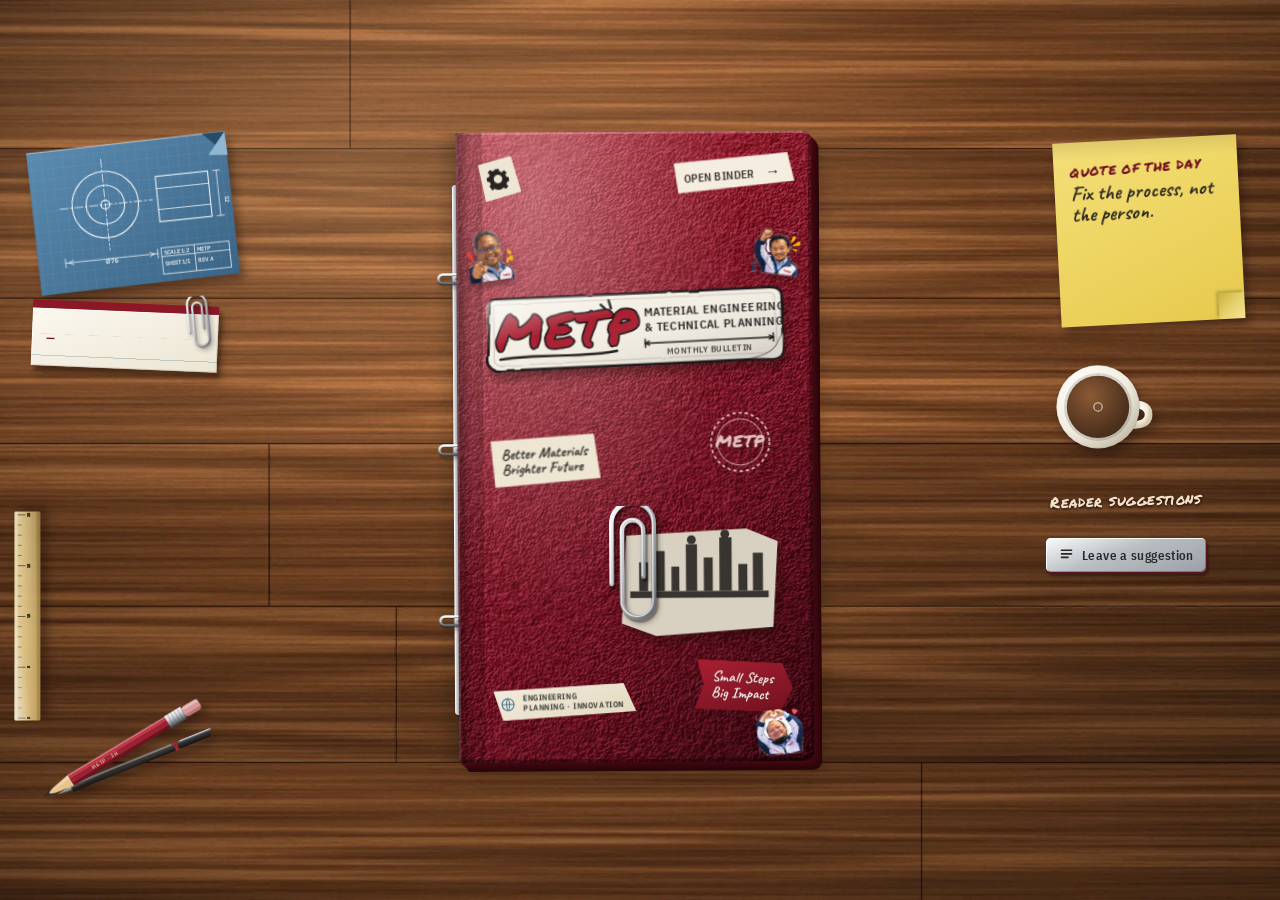
==== index.html @ 5e453bb2 "Zoom flicker: stable native-res reader layer, no toggled will-change, drop persistent binder layer a" ====
<!doctype html>
<html lang="en">
<head>
<meta charset="utf-8">
<meta name="viewport" content="width=device-width,initial-scale=1,viewport-fit=cover">
<title>METP — Material Engineering &amp; Technical Planning · Digital Bulletin</title>
<meta name="description" content="METP monthly digital engineering bulletin — an interactive binder for the Material Engineering &amp; Technical Planning team.">
<meta name="theme-color" content="#3a2213">
<meta name="metp-build" content="2026-11-05.58">
<meta http-equiv="Cache-Control" content="no-cache, no-store, must-revalidate">
<meta http-equiv="Pragma" content="no-cache">
<meta http-equiv="Expires" content="0">
<link rel="icon" type="image/svg+xml" href="assets/favicon.svg?v=2026-11-05.58">
<link rel="preload" href="assets/fonts/permanent-marker-latin-400-normal.woff2" as="font" type="font/woff2" crossorigin>
<link rel="preload" href="assets/fonts/ibm-plex-sans-condensed-latin-600-normal.woff2" as="font" type="font/woff2" crossorigin>
<link rel="stylesheet" href="css/site.css?v=2026-11-05.58">
<script src="js/cache-reset.js?v=2026-11-05.58"></script>
</head>
<body>

<!-- ======================================================================
     Shared SVG sprite: gradients + the METP sticker. Every prop below uses
     these gradients so all objects share one material/lighting language.
     ====================================================================== -->
<svg width="0" height="0" style="position:absolute" aria-hidden="true" focusable="false">
  <defs>
    <linearGradient id="g-steel-v" x1="0" y1="0" x2="0" y2="1">
      <stop offset="0" stop-color="#ffffff"/><stop offset=".38" stop-color="#cfd4d8"/>
      <stop offset=".72" stop-color="#7c848a"/><stop offset="1" stop-color="#3f4449"/>
    </linearGradient>
    <linearGradient id="g-steel-d" x1="0" y1="0" x2="1" y2="1">
      <stop offset="0" stop-color="#ffffff"/><stop offset=".45" stop-color="#b6bcc1"/><stop offset="1" stop-color="#5d646a"/>
    </linearGradient>
    <linearGradient id="g-wood-v" x1="0" y1="0" x2="0" y2="1">
      <stop offset="0" stop-color="#f1dea6"/><stop offset=".5" stop-color="#e0c483"/><stop offset="1" stop-color="#c9a660"/>
    </linearGradient>
    <linearGradient id="g-sheen" x1="0" y1="0" x2="1" y2="1">
      <stop offset="0" stop-color="#fff" stop-opacity=".55"/><stop offset=".35" stop-color="#fff" stop-opacity="0"/>
      <stop offset="1" stop-color="#000" stop-opacity=".16"/>
    </linearGradient>
    <linearGradient id="g-curl" x1="0" y1="0" x2="1" y2="1">
      <stop offset="0" stop-color="#cfc8b6"/><stop offset=".6" stop-color="#f6f1e3"/><stop offset="1" stop-color="#ffffff"/>
    </linearGradient>
    <radialGradient id="g-mug" cx=".35" cy=".3" r=".8">
      <stop offset="0" stop-color="#fffdf8"/><stop offset=".65" stop-color="#f3ede0"/><stop offset="1" stop-color="#d3c9b0"/>
    </radialGradient>
    <radialGradient id="g-coffee" cx=".38" cy=".32" r=".85">
      <stop offset="0" stop-color="#8a5a35"/><stop offset=".55" stop-color="#5b3a22"/><stop offset="1" stop-color="#3a2415"/>
    </radialGradient>
    <filter id="f-rough" x="-2%" y="-5%" width="104%" height="110%">
      <feTurbulence type="fractalNoise" baseFrequency=".05" numOctaves="2" seed="6" result="n"/>
      <feDisplacementMap in="SourceGraphic" in2="n" scale="2.6"/>
    </filter>

    <!-- METP sticker: white die-cut vinyl, marker lettering, engineering dimension line -->
    <symbol id="sticker-art" viewBox="0 0 300 78">
      <g filter="url(#f-rough)">
        <path d="M9 9 Q8 3 15 3 L285 4 Q296 4 296 13 L295 63 Q295 74 285 74 L16 73 Q5 73 5 63 Z" fill="#f4efe4" stroke="#161514" stroke-width="2.4"/>
        <path d="M13 12 Q12 8 17 8 L283 9 Q289 9 289 14 L288 62 Q288 68 283 68 L17 68 Q11 68 11 62 Z" fill="none" stroke="#161514" stroke-opacity=".18" stroke-width="1"/>
      </g>
      <!-- marker burst (echoes the bulletin masthead) -->
      <g stroke="#161514" stroke-width="2.4" stroke-linecap="round" fill="none">
        <path d="M118 13 l6 6"/><path d="M126 9 l2 8"/><path d="M111 22 l8 2"/>
      </g>
      <text x="14" y="53" font-family="Marker,'Segoe Print',cursive" font-size="47" fill="#a81f31" stroke="#161514" stroke-width="3.2" stroke-linejoin="round" paint-order="stroke" letter-spacing="1.5">METP</text>
      <path d="M17 62 C52 57 96 65 132 59" fill="none" stroke="#161514" stroke-width="2.4" stroke-linecap="round"/>
      <!-- dimension line + subtitle -->
      <g fill="#1b1a19" font-family="PlexCond,'Arial Narrow',sans-serif" font-weight="600" font-size="11.4" letter-spacing=".35">
        <text x="160" y="27">MATERIAL ENGINEERING</text>
        <text x="160" y="41">&amp; TECHNICAL PLANNING</text>
      </g>
      <g stroke="#161514" stroke-width="1.4" fill="none" stroke-linecap="round">
        <path d="M160 53 H286"/><path d="M160 49 v8"/><path d="M286 49 v8"/>
        <path d="M164 51 l-4 2 4 2"/><path d="M282 51 l4 2 -4 2"/>
      </g>
      <text x="223" y="65" text-anchor="middle" font-family="PlexCond,sans-serif" font-weight="600" font-size="8.6" fill="#4a463f" letter-spacing=".5">MONTHLY BULLETIN</text>
      <!-- peeled corner -->
      <path d="M296 49 L295 63 Q295 74 285 74 L262 73 Q286 70 291 56 Z" fill="url(#g-curl)" stroke="#161514" stroke-opacity=".5" stroke-width="1"/>
      <rect x="5" y="3" width="291" height="71" rx="9" fill="url(#g-sheen)" pointer-events="none"/>
    </symbol>

    <!-- steel ring (viewed from above): loop + mounting pad -->
    <symbol id="ring-art" viewBox="0 0 80 26">
      <rect x="4" y="4" width="72" height="18" rx="9" fill="none" stroke="#000" stroke-opacity=".28" stroke-width="6.5" transform="translate(1.2 1.6)"/>
      <rect x="4" y="4" width="72" height="18" rx="9" fill="none" stroke="url(#g-steel-v)" stroke-width="5.4"/>
      <rect x="4" y="4" width="72" height="18" rx="9" fill="none" stroke="#fff" stroke-opacity=".7" stroke-width="1" transform="translate(-.6 -.9)"/>
      <rect x="31" y="6" width="18" height="14" rx="3" fill="url(#g-steel-d)" stroke="#3f4449" stroke-width="1"/>
      <circle cx="40" cy="13" r="2.4" fill="#4a5056"/><circle cx="39.4" cy="12.4" r="1" fill="#fff" fill-opacity=".8"/>
    </symbol>

    <symbol id="i-prev" viewBox="0 0 24 24"><path d="M15 5l-7 7 7 7" fill="none" stroke="currentColor" stroke-width="2.6" stroke-linecap="round" stroke-linejoin="round"/></symbol>
    <symbol id="i-next" viewBox="0 0 24 24"><path d="M9 5l7 7-7 7" fill="none" stroke="currentColor" stroke-width="2.6" stroke-linecap="round" stroke-linejoin="round"/></symbol>
    <symbol id="i-zoom" viewBox="0 0 24 24"><circle cx="10.5" cy="10.5" r="6" fill="none" stroke="currentColor" stroke-width="2.4"/><path d="M15 15l5.5 5.5M8 10.5h5M10.5 8v5" fill="none" stroke="currentColor" stroke-width="2.2" stroke-linecap="round"/></symbol>
    <symbol id="i-out" viewBox="0 0 24 24"><circle cx="10.5" cy="10.5" r="6" fill="none" stroke="currentColor" stroke-width="2.4"/><path d="M15 15l5.5 5.5M8 10.5h5" fill="none" stroke="currentColor" stroke-width="2.2" stroke-linecap="round"/></symbol>
    <symbol id="i-file" viewBox="0 0 24 24"><path d="M6 3h8l4 4v14H6z" fill="none" stroke="currentColor" stroke-width="2.2" stroke-linejoin="round"/><path d="M14 3v4h4M9 13h6M9 17h6" fill="none" stroke="currentColor" stroke-width="2" stroke-linecap="round"/></symbol>
    <symbol id="i-text" viewBox="0 0 24 24"><path d="M5 6h14M5 11h14M5 16h9" fill="none" stroke="currentColor" stroke-width="2.4" stroke-linecap="round"/></symbol>
    <symbol id="i-close" viewBox="0 0 24 24"><path d="M6 6l12 12M18 6L6 18" fill="none" stroke="currentColor" stroke-width="2.6" stroke-linecap="round"/></symbol>
    <symbol id="i-sound-on" viewBox="0 0 24 24"><path d="M4 9v6h4l5 4V5L8 9H4z" fill="currentColor"/><path d="M16.5 8.5a5 5 0 0 1 0 7M19 6a8.5 8.5 0 0 1 0 12" fill="none" stroke="currentColor" stroke-width="2" stroke-linecap="round"/></symbol>
    <symbol id="i-sound-off" viewBox="0 0 24 24"><path d="M4 9v6h4l5 4V5L8 9H4z" fill="currentColor"/><path d="M16 9l5 6M21 9l-5 6" fill="none" stroke="currentColor" stroke-width="2" stroke-linecap="round"/></symbol>
  </defs>
</svg>

<main class="desk" id="desk">
  <h1 class="sr-only">METP — Material Engineering &amp; Technical Planning · Monthly Digital Bulletin</h1>

  <div class="scene" id="scene">
   <div class="rig" id="rig">

    <!-- ============ LEFT OF BINDER: blueprint, issue card, ruler, pencil, pen ============ -->
    <div class="props-left" aria-hidden="false">
      <!-- blueprint -->
      <div class="prop blueprint" aria-hidden="true">
        <svg viewBox="0 0 240 172">
          <defs>
            <linearGradient id="bp-g" x1="0" y1="0" x2="1" y2="1"><stop offset="0" stop-color="#5a8bb1"/><stop offset="1" stop-color="#3a6485"/></linearGradient>
            <pattern id="bp-grid" width="12" height="12" patternUnits="userSpaceOnUse"><path d="M12 0H0V12" fill="none" stroke="#fff" stroke-opacity=".13" stroke-width=".7"/></pattern>
            <linearGradient id="bp-roll" x1="0" y1="0" x2="1" y2="0"><stop offset="0" stop-color="#2f5473"/><stop offset=".45" stop-color="#7ba7c8"/><stop offset="1" stop-color="#3f6f93"/></linearGradient>
          </defs>
          <path d="M8 5 L236 3 L237 166 L9 168 Z" fill="url(#bp-g)"/>
          <path d="M8 5 L236 3 L237 166 L9 168 Z" fill="url(#bp-grid)"/>
          <g fill="none" stroke="#fff" stroke-opacity=".88" stroke-width="1.3" stroke-linecap="round">
            <circle cx="92" cy="72" r="38"/><circle cx="92" cy="72" r="22"/><circle cx="92" cy="72" r="5"/>
            <path d="M40 72H146M92 20V124" stroke-dasharray="9 3 2 3" stroke-width=".9"/>
            <rect x="152" y="46" width="60" height="52"/><path d="M152 60H212M152 84H212" stroke-width=".9"/>
            <path d="M40 134H146" stroke-width=".9"/><path d="M40 129v10M146 129v10M44 134l5-2.4M44 134l5 2.4M142 134l-5-2.4M142 134l-5 2.4" stroke-width=".9"/>
            <path d="M222 46v52M218 46h8M218 98h8" stroke-width=".9"/>
          </g>
          <g fill="#fff" fill-opacity=".9" font-family="PlexCond,sans-serif" font-size="8" font-weight="600">
            <text x="93" y="139" text-anchor="middle">Ø 76</text><text x="229" y="76" font-size="7" transform="rotate(90 229 76)">52</text>
          </g>
          <g fill="none" stroke="#fff" stroke-opacity=".8" stroke-width="1"><rect x="150" y="128" width="78" height="30"/><path d="M150 138H228M188 128v30"/></g>
          <g fill="#fff" fill-opacity=".85" font-family="PlexCond,sans-serif" font-size="6.6" font-weight="600">
            <text x="153" y="135.5">SCALE 1:2</text><text x="153" y="149">SHEET 1/1</text><text x="191" y="135.5">METP</text><text x="191" y="149">REV A</text>
          </g>
          <path d="M8 5 L8 168" stroke="url(#bp-roll)" stroke-width="9"/>
          <path d="M8 5 L236 3" stroke="#fff" stroke-opacity=".45" stroke-width="1.2"/>
          <path d="M236 3 L237 30 L210 3 Z" fill="#274b69"/><path d="M236 3 L237 30 L215 28 Z" fill="#8fb6d3"/>
        </svg>
      </div>

      <!-- issue card (credits) -->
      <aside class="prop card-index" id="issueCard" aria-label="Issue credits">
        <svg class="prop clip c2" viewBox="0 0 30 70" aria-hidden="true"><use href="#clip-art"/></svg>
        <h3 id="cardTitle">—</h3>
        <dl id="cardCredits"></dl>
      </aside>

      <!-- ruler (vertical, along the binder's left edge) -->
      <div class="prop art ruler" aria-hidden="true">
        <svg viewBox="0 0 440 56">
          <rect x="1" y="1" width="438" height="54" rx="3" fill="url(#g-wood-v)" stroke="#8a6a2e" stroke-opacity=".7"/>
          <rect x="1" y="1" width="438" height="7" rx="3" fill="#fff" fill-opacity=".35"/>
          <rect x="1" y="47" width="438" height="8" rx="3" fill="#5a3f10" fill-opacity=".22"/>
          <g id="rulerTicks" stroke="#2b2114" stroke-linecap="butt"></g>
          <rect x="1" y="1" width="438" height="54" rx="3" fill="url(#g-sheen)"/>
        </svg>
      </div>

      <div class="prop art pen" aria-hidden="true">
        <svg viewBox="0 0 300 22">
          <defs><linearGradient id="pen-b" x1="0" y1="0" x2="0" y2="1"><stop offset="0" stop-color="#6a6866"/><stop offset=".3" stop-color="#3a3937"/><stop offset=".75" stop-color="#211f1e"/><stop offset="1" stop-color="#121110"/></linearGradient></defs>
          <path d="M2 11 L30 6.5 L30 15.5 Z" fill="url(#g-steel-v)"/>
          <rect x="30" y="4" width="200" height="14" rx="3" fill="url(#pen-b)"/>
          <rect x="30" y="4" width="200" height="14" rx="3" fill="url(#g-sheen)"/>
          <rect x="34" y="4.5" width="190" height="2.2" fill="#fff" fill-opacity=".42"/>
          <rect x="228" y="3" width="6" height="16" fill="#a81f31"/>
          <rect x="234" y="4" width="62" height="14" rx="4" fill="url(#pen-b)"/>
          <rect x="238" y="4.6" width="54" height="2" fill="#fff" fill-opacity=".38"/>
          <path d="M240 3.4 H298 a2 2 0 0 1 0 4 H240 Z" fill="url(#g-steel-v)" stroke="#3f4449" stroke-width=".6"/>
        </svg>
      </div>
      <div class="prop art pencil" aria-hidden="true">
        <svg viewBox="0 0 300 26">
          <path d="M1 13 L20 6 L20 20 Z" fill="#2f2d2b"/>
          <path d="M8 13 L20 8.6 L52 3 L52 23 L20 17.4 Z" fill="#e6c48c"/>
          <path d="M14 13 L52 3.6 L52 9 Z" fill="#fff" fill-opacity=".35"/>
          <path d="M1 13 L12 9.5 L12 16.5 Z" fill="#2f2d2b"/>
          <rect x="52" y="3" width="182" height="7" fill="#c2384a"/>
          <rect x="52" y="10" width="182" height="8" fill="#9b2133"/>
          <rect x="52" y="18" width="182" height="5" fill="#6b1220"/>
          <rect x="52" y="3" width="182" height="2" fill="#fff" fill-opacity=".38"/>
          <text x="92" y="16.4" font-family="PlexCond,sans-serif" font-size="7.4" font-weight="600" fill="#f1d9a2" letter-spacing="1.2">METP  ·  2H</text>
          <rect x="234" y="2" width="30" height="22" fill="url(#g-steel-v)"/>
          <path d="M240 2v22M246 2v22M252 2v22M258 2v22" stroke="#3f4449" stroke-opacity=".5" stroke-width="1"/>
          <rect x="264" y="4" width="30" height="18" rx="6" fill="#d89a98"/>
          <rect x="264" y="4" width="30" height="5" rx="3" fill="#fff" fill-opacity=".38"/>
          <rect x="264" y="17" width="30" height="5" rx="3" fill="#6b1220" fill-opacity=".28"/>
        </svg>
      </div>
    </div>

    <!-- ============ BINDER ============ -->
    <section class="binder-zone" aria-label="Bulletin binder">
      <div class="binder" id="binder" data-state="closed" data-mode="dual">
        <script>document.getElementById("binder").setAttribute("data-mode",window.matchMedia("(max-width: 900px)").matches?"single":"dual")</script>
        <div class="b-shadow"></div>
        <div class="cover left"></div>
        <div class="cover right"></div>
        <div class="b-crease"></div>

        <!-- sticker on the inside cover -->
        <div class="sticker" aria-label="METP — Material Engineering &amp; Technical Planning sticker" role="img">
          <svg viewBox="0 0 300 78"><use href="#sticker-art"/></svg>
        </div>

        <!-- the two visible leaves + the moving leaf -->
        <div class="spread" id="spread">
          <div class="slot left empty" id="slotL"></div>
          <div class="slot right" id="slotR"></div>
          <button class="peel left" id="peelLeft" type="button" aria-label="Turn to the previous page"></button>
          <button class="peel right" id="peelRight" type="button" aria-label="Turn to the next page"></button>
        </div>

        <!-- steel rings: fixed to the spine, never move while pages turn -->
        <div class="rings" id="rings" aria-hidden="true">
          <div class="rail"></div>
          <div class="ring" style="top:16%"><svg viewBox="0 0 80 26"><use href="#ring-art"/></svg></div>
          <div class="ring" style="top:50%"><svg viewBox="0 0 80 26"><use href="#ring-art"/></svg></div>
          <div class="ring" style="top:84%"><svg viewBox="0 0 80 26"><use href="#ring-art"/></svg></div>
        </div>

        <!-- controls integrated into the cover's lower strip: PAGE navigation lives here -->
        <div class="b-bar" role="group" aria-label="Page controls">
          <div class="b-group">
            <button class="key sq" id="prevPage" type="button" aria-label="Previous page"><svg><use href="#i-prev"/></svg></button>
            <span class="b-label page-count" id="pageCount" role="status" aria-live="polite">Page 1 / 1</span>
            <button class="key sq" id="nextPage" type="button" aria-label="Next page"><svg><use href="#i-next"/></svg></button>
          </div>
          <div class="b-title" id="issueTitle"></div>
          <div class="b-group">
            <button class="key" id="btnRead" type="button" aria-label="Open this page in the reader (zoom)"><svg><use href="#i-zoom"/></svg><span class="txt">Read</span></button>
            <button class="key sq" id="btnMusic" type="button" aria-pressed="false" aria-label="Turn on background music"><svg><use href="#i-sound-off"/></svg></button>
            <select class="key track-pick" id="musicTrack" aria-label="Choose background music track"></select>
          </div>
        </div>

        <div class="hint" id="hint" role="status" aria-live="polite"></div>

        <!-- outside front cover: visible while the binder is closed, then swings open -->
        <div class="lid" id="lid" role="button" tabindex="0" aria-label="Open the binder">
          <div class="lid-face front">
            <div class="lid-hinge"></div>
            <div class="lid-gear" aria-hidden="true">
              <svg viewBox="0 0 100 100"><path d="M42 6h16l3 12 10 4 10-7 11 11-7 10 4 10 12 3v16l-12 3-4 10 7 10-11 11-10-7-10 4-3 12H42l-3-12-10-4-10 7L8 79l7-10-4-10-11-3V40l11-3 4-10-7-10L19 6l10 7 10-4 3-3Zm8 25a19 19 0 1 0 0 38 19 19 0 0 0 0-38Z" fill="#262321"/></svg>
            </div>
            <div class="lid-open-note">OPEN BINDER <span>→</span></div>
            <button class="lid-open" type="button" id="lidOpen" aria-label="Open binder">Open binder</button>
            <div class="lid-sticker"><svg viewBox="0 0 300 78"><use href="#sticker-art"/></svg></div>
            <div class="lid-note lid-note-a">Better Materials<br>Brighter Future</div>
            <div class="lid-stamp" aria-hidden="true">
              <svg viewBox="0 0 120 120">
                <circle cx="60" cy="60" r="52" fill="none" stroke="currentColor" stroke-width="3" stroke-dasharray="6 5"/>
                <circle cx="60" cy="60" r="41" fill="none" stroke="currentColor" stroke-width="1.6"/>
                <text x="60" y="70" text-anchor="middle" font-family="Marker,cursive" font-size="30">METP</text>
              </svg>
            </div>
            <div class="lid-photo">
              <button class="lid-photo-hit" type="button" id="lidChartTag" aria-label="Bagan pertumbuhan METP">
                <svg viewBox="0 0 140 96" aria-hidden="true">
                  <rect x="0" y="0" width="140" height="96" fill="#e8e1d0"/>
                  <g fill="#3b3733">
                    <rect x="8" y="56" width="124" height="6"/>
                    <rect x="16" y="30" width="8" height="26"/><rect x="30" y="20" width="9" height="36"/>
                    <rect x="45" y="34" width="7" height="22"/><rect x="58" y="14" width="10" height="42"/>
                    <rect x="74" y="26" width="8" height="30"/><rect x="88" y="8" width="11" height="48"/>
                    <rect x="105" y="32" width="8" height="24"/><rect x="118" y="22" width="9" height="34"/>
                    <circle cx="63" cy="10" r="4"/><circle cx="93" cy="5" r="4"/>
                  </g>
                  <rect x="0" y="0" width="140" height="96" fill="#241d14" opacity=".08"/>
                </svg>
              </button>
              <span class="clip" aria-hidden="true"><svg viewBox="0 0 30 70"><use href="#clip-art"/></svg></span>
            </div>
            <div class="lid-note lid-note-b ribbon">Small Steps<br>Big Impact</div>
            <div class="lid-mini tag">
              <svg class="tag-globe" viewBox="0 0 24 24" aria-hidden="true"><circle cx="12" cy="12" r="9" fill="none" stroke="currentColor" stroke-width="1.6"/><path d="M3 12h18M12 3c3 3 3 15 0 18M12 3c-3 3-3 15 0 18" fill="none" stroke="currentColor" stroke-width="1.4"/></svg>
              <span>ENGINEERING<br>PLANNING · INNOVATION</span>
            </div>
            <div class="lid-label"><b>MONTHLY BULLETIN</b><small>Material Engineering &amp; Technical Planning</small></div>

            <!-- personalized photo stickers, "stuck on" the cover like a real ring
                 binder — picked to be visibly different gestures/people, not a
                 uniform set, and layered on top of the printed cover art. -->
            <button class="lid-realsticker rs-1" type="button" id="sticker1" aria-label="Stiker">
              <img src="assets/stickers/sticker-point.png" alt="">
            </button>
            <button class="lid-realsticker rs-2" type="button" id="sticker2" aria-label="Stiker">
              <img src="assets/stickers/sticker-fistpump.png" alt="">
            </button>
            <button class="lid-realsticker rs-3" type="button" id="sticker3" aria-label="Stiker">
              <img src="assets/stickers/sticker-heart.png" alt="">
            </button>

            <div class="shade"></div>
          </div>
          <div class="lid-reveal-page" id="lidRevealPage" aria-hidden="true"></div>
        </div>
      </div>

      <!-- ISSUE navigation: year selector + 12-month index -->
      <nav class="tabs" id="issueTabs" aria-label="Bulletin issues"></nav>
    </section>

    <!-- ============ RIGHT OF BINDER: quote note, suggestion slips ============ -->
    <div class="props-right">
      <button class="prop sticky" id="sticky" type="button" aria-label="Quote of the day. Press for another quote.">
        <span class="sticky-paper"><span class="lbl">QUOTE OF THE DAY</span><span class="q" id="quoteText" aria-live="polite"></span></span>
        <span class="sticky-curl" aria-hidden="true"></span>
      </button>

      <!-- desk accessory: a mug of coffee seen from above, sitting beside the binder.
           Tap it for a ripple + a little "cling" like tapping a real cup. -->
      <button class="prop art coffee" id="coffeeCup" type="button" aria-label="Tap the coffee cup">
        <svg viewBox="0 0 150 150">
          <ellipse cx="75" cy="80" rx="58" ry="20" fill="#000" opacity=".14"/>
          <path d="M128 68 q20 1 20 15 q0 14 -20 15" fill="none" stroke="url(#g-mug)" stroke-width="11" stroke-linecap="round"/>
          <circle cx="75" cy="72" r="60" fill="url(#g-mug)"/>
          <circle cx="75" cy="72" r="60" fill="url(#g-sheen)"/>
          <circle cx="75" cy="72" r="49" fill="#00000024"/>
          <circle class="coffee-liquid" cx="75" cy="72" r="45" fill="url(#g-coffee)"/>
          <g class="coffee-ripples" clip-path="url(#coffee-clip)">
            <circle class="ripple-idle r1" cx="75" cy="72" r="14" fill="none" stroke="#fff" stroke-opacity=".35" stroke-width="1.6"/>
            <circle class="ripple-idle r2" cx="75" cy="72" r="14" fill="none" stroke="#fff" stroke-opacity=".35" stroke-width="1.6"/>
            <circle class="ripple-click" cx="75" cy="72" r="4" fill="none" stroke="#fff" stroke-opacity="0" stroke-width="2.4"/>
          </g>
          <clipPath id="coffee-clip"><circle cx="75" cy="72" r="45"/></clipPath>
          <circle cx="75" cy="72" r="60" fill="none" stroke="#00000018" stroke-width="2"/>
          <path class="steam s1" d="M52 24 C47 14 56 9 51 -2" stroke="#fff" stroke-width="3.2" stroke-linecap="round" fill="none" transform="translate(0,4)"/>
          <path class="steam s2" d="M75 20 C70 8 79 3 74 -9" stroke="#fff" stroke-width="3.2" stroke-linecap="round" fill="none" transform="translate(0,4)"/>
          <path class="steam s3" d="M98 24 C93 14 102 9 97 -2" stroke="#fff" stroke-width="3.2" stroke-linecap="round" fill="none" transform="translate(0,4)"/>
        </svg>
      </button>

      <div class="prop slips" id="slips">
        <p class="slips-title" id="slipsTitle">Reader suggestions</p>
        <div id="slipList" aria-live="polite" aria-labelledby="slipsTitle"></div>
        <button class="key" id="btnSuggest" type="button"><svg><use href="#i-text"/></svg><span>Leave a suggestion</span></button>
        <p class="slips-hint" id="slipHint"></p>
      </div>
    </div>
   </div>
  </div>
</main>

<!-- shared paperclip art (defined once, reused) -->
<svg width="0" height="0" style="position:absolute" aria-hidden="true" focusable="false">
  <defs>
    <symbol id="clip-art" viewBox="0 0 30 70">
      <path d="M21 40 L21 14 A6 6 0 0 0 9 14 L9 54 A9 9 0 0 0 27 54 L27 10 A12 12 0 0 0 3 10 L3 44" fill="none" stroke="#000" stroke-opacity=".25" stroke-width="3" stroke-linecap="round" stroke-linejoin="round" transform="translate(1 1.6)"/>
      <path d="M21 40 L21 14 A6 6 0 0 0 9 14 L9 54 A9 9 0 0 0 27 54 L27 10 A12 12 0 0 0 3 10 L3 44" fill="none" stroke="url(#g-steel-d)" stroke-width="2.6" stroke-linecap="round" stroke-linejoin="round"/>
      <path d="M21 40 L21 14 A6 6 0 0 0 9 14 L9 54 A9 9 0 0 0 27 54 L27 10 A12 12 0 0 0 3 10 L3 44" fill="none" stroke="#fff" stroke-opacity=".75" stroke-width=".8" stroke-linecap="round" stroke-linejoin="round" transform="translate(-.6 -.6)"/>
    </symbol>
  </defs>
</svg>

<!-- Reader: zoomable page + text version -->
<dialog id="reader" aria-label="Bulletin reader">
  <div class="reader">
    <div class="reader-bar">
      <div class="reader-heading">
        <h2 id="readerTitle">Reader</h2>
        <button class="key sq" id="rdClose" type="button" aria-label="Close reader"><svg><use href="#i-close"/></svg></button>
      </div>
      <div class="reader-controls" role="group" aria-label="Reader controls">
        <div class="reader-control-group" role="group" aria-label="Page navigation">
          <button class="key sq" id="rdPrev" type="button" aria-label="Previous page" disabled><svg><use href="#i-prev"/></svg></button>
          <span class="b-label" id="rdCount" aria-live="polite">1 / 1</span>
          <button class="key sq" id="rdNext" type="button" aria-label="Next page" disabled><svg><use href="#i-next"/></svg></button>
        </div>
        <div class="reader-control-group" role="group" aria-label="Zoom controls">
          <button class="key sq" id="rdOut" type="button" aria-label="Zoom out"><svg><use href="#i-out"/></svg></button>
          <button class="key sq" id="rdIn" type="button" aria-label="Zoom in"><svg><use href="#i-zoom"/></svg></button>
          <button class="key" id="rdFit" type="button" aria-label="Fit page to screen">Fit</button>
          <span class="reader-zoom-value" id="rdZoomValue" aria-live="off">Fit</span>
        </div>
        <button class="key" id="rdText" type="button" aria-pressed="false" hidden><svg><use href="#i-text"/></svg><span class="txt">Text</span></button>
      </div>
    </div>
    <div class="reader-body" id="readerBody" tabindex="0" aria-label="Bulletin page. Drag to pan, pinch to zoom, or double tap to zoom."><img id="readerImg" alt="" draggable="false" decoding="async"><div class="reader-status" id="readerStatus" role="status" hidden><span id="readerStatusText"></span><button class="btn" id="readerRetry" type="button">Try again</button></div></div>
    <div class="reader-text" id="readerText" hidden></div>
  </div>
</dialog>

<!-- Suggestion slip -->
<dialog id="suggest" class="paper-dialog" aria-labelledby="sgTitle">
  <form class="paper-form" id="sgForm" method="dialog" novalidate>
    <h2 id="sgTitle">Suggestion slip</h2>
    <p class="sub">Ideas for the next issue, feedback on this one — short and friendly.</p>
    <label>Name (optional)<input type="text" id="sgName" maxlength="60" autocomplete="name"></label>
    <label>Your suggestion<textarea id="sgMsg" maxlength="500" required></textarea></label>
    <input class="hp" type="text" id="sgHp" tabindex="-1" autocomplete="off" aria-hidden="true">
    <p class="msg" id="sgMsgOut" role="status"></p>
    <div class="row"><span class="count" id="sgCount">0 / 500</span>
      <button class="btn" type="button" id="sgCancel">Cancel</button>
      <button class="btn primary" type="submit" id="sgSend">Pin it</button></div>
  </form>
</dialog>

<div class="toast" id="toast" role="status" aria-live="polite"></div>

<noscript><div class="noscript">This bulletin is an interactive binder and needs JavaScript. The original file is available in <code>assets/issues/</code>.</div></noscript>

<audio id="bgMusic" loop preload="none"></audio>
<script src="config.js?v=2026-11-05.58"></script>
<script src="data/issues.js?v=2026-11-05.58"></script>
<script src="data/quotes.js?v=2026-11-05.58"></script>
<script src="js/util.js?v=2026-11-05.58"></script>
<script src="js/sound.js?v=2026-11-05.58"></script>
<script src="js/data.js?v=2026-11-05.58"></script>
<script src="js/binder.js?v=2026-11-05.58"></script>
<script src="js/reader.js?v=2026-11-05.58"></script>
<script src="js/props.js?v=2026-11-05.58"></script>
<script src="js/comments.js?v=2026-11-05.58"></script>
<script src="js/app.js?v=2026-11-05.58"></script>
</body>
</html>
---- css/site.css ----
/* ==========================================================================
   METP Digital Engineering Bulletin — public site styles
   --------------------------------------------------------------------------
   ONE LIGHT: a single key light sits at the TOP-LEFT of the desk.
   Every object follows it: highlights on top/left edges, shadows fall to the
   bottom-right, using the shared --sh-* shadow tokens below.
   Sections: 1 tokens · 2 base · 3 desk/scene · 4 binder body · 5 leaves ·
             6 page-flip layers · 7 rings/sticker/bar/tabs · 8 props ·
             9 dialogs · 10 responsive · 11 reduced motion
   ========================================================================== */

/* ---------- 1. tokens ---------- */
@font-face{font-family:"Plex";font-weight:400;font-display:swap;src:url(../assets/fonts/ibm-plex-sans-latin-400-normal.woff2) format("woff2")}
@font-face{font-family:"Plex";font-weight:500;font-display:swap;src:url(../assets/fonts/ibm-plex-sans-latin-500-normal.woff2) format("woff2")}
@font-face{font-family:"Plex";font-weight:600;font-display:swap;src:url(../assets/fonts/ibm-plex-sans-latin-600-normal.woff2) format("woff2")}
@font-face{font-family:"PlexCond";font-weight:500;font-display:swap;src:url(../assets/fonts/ibm-plex-sans-condensed-latin-500-normal.woff2) format("woff2")}
@font-face{font-family:"PlexCond";font-weight:600;font-display:swap;src:url(../assets/fonts/ibm-plex-sans-condensed-latin-600-normal.woff2) format("woff2")}
@font-face{font-family:"Marker";font-weight:400;font-display:swap;src:url(../assets/fonts/permanent-marker-latin-400-normal.woff2) format("woff2")}
@font-face{font-family:"Hand";font-weight:400;font-display:swap;src:url(../assets/fonts/caveat-latin-400-normal.woff2) format("woff2")}
@font-face{font-family:"Hand";font-weight:700;font-display:swap;src:url(../assets/fonts/caveat-latin-700-normal.woff2) format("woff2")}

:root{
  --ui:"Plex","Segoe UI",system-ui,-apple-system,Arial,sans-serif;
  --cond:"PlexCond","Arial Narrow","Plex",sans-serif;
  --marker:"Marker","Segoe Print","Comic Sans MS",cursive;
  --hand:"Hand","Segoe Print","Bradley Hand",cursive;

  --red-950:#2c0509; --red-900:#3d0710; --red-800:#560b17; --red-700:#701120;
  --red-600:#8c1727; --red-500:#a81f31; --red-400:#c1333f;
  --paper:#f6f1e5; --paper-2:#ebe4d3; --paper-3:#d9d0bb;
  --ink:#242220; --ink-soft:#5a534b; --graphite:#2f2d2b;
  --steel-1:#f2f4f5; --steel-2:#b9bec2; --steel-3:#7d848a; --steel-4:#454a4f;
  --note:#efd766; --note-2:#e6c94d;
  --blue:#3f6f93; --green:#6c9367;

  /* shared shadow tokens (light = top-left → shadows go down-right) */
  --sh-1:drop-shadow(2px 3px 2px rgba(22,9,4,.38));
  --sh-2:drop-shadow(4px 7px 5px rgba(22,9,4,.40));
  --sh-3:drop-shadow(8px 13px 9px rgba(22,9,4,.42));
  --edge-hi:rgba(255,255,255,.55);
  --edge-lo:rgba(0,0,0,.35);

  --ease:cubic-bezier(.22,.7,.25,1);
}

/* ---------- 2. base ---------- */
*{box-sizing:border-box}
html{-webkit-text-size-adjust:100%;overscroll-behavior-y:none}
html,body{margin:0;min-height:100%}
body{
  font-family:var(--ui);color:var(--ink);background:#3a2213;
  overflow-x:hidden;overflow-x:clip;-webkit-tap-highlight-color:transparent;
  touch-action:manipulation;
}
button{font-family:inherit;color:inherit}
img{max-width:100%}
.sr-only{position:absolute!important;width:1px;height:1px;margin:-1px;padding:0;overflow:hidden;clip:rect(0 0 0 0);white-space:nowrap;border:0}
:focus-visible{outline:3px solid #ffd76a;outline-offset:2px;border-radius:3px}
[hidden]{display:none!important}

/* ---------- 3. desk / scene ---------- */
.desk{
  position:relative;min-height:100vh;min-height:100dvh;
  display:grid;place-items:center;padding:24px 12px 28px;
  background:#4a2b17 url(../assets/textures/desk-wood.webp) center/cover no-repeat;
  isolation:isolate;overflow-x:clip;max-width:100vw;
}
/* soft key-light pool + edge falloff, same direction as every prop */
.desk::before{
  content:"";position:absolute;inset:0;z-index:-1;pointer-events:none;
  background:
    radial-gradient(ellipse 70% 60% at 28% 18%,rgba(255,226,180,.16),transparent 70%),
    radial-gradient(ellipse 120% 100% at 60% 55%,transparent 55%,rgba(10,4,1,.5) 100%);
}
.scene{position:relative;width:100%;display:flex;justify-content:center}
/* The rig is a real grid, so the three groups (desk props | binder + month tabs |
   quote + suggestions) each own their own column and can never overlap. */
.rig{position:relative;display:grid;grid-template-columns:auto auto auto;column-gap:12px;align-items:start;justify-items:start;width:max-content;max-width:100%}
/* All binder sizing lives here (not on .binder) so the month-tab strip, which is
   a sibling of the binder, can read the same variables on small screens.
   --tabs-gutter is the strip of desk reserved for the month tabs that stick
   out of the binder's right edge. */
.binder-zone{
  --lw:414px;--lh:calc(var(--lw)*1.5459);--ms:30px;--mt:66px;--mb:62px;--tabs-gutter:88px;
  position:relative;z-index:2;flex:none;padding-right:var(--tabs-gutter);
}

/* ---------- 4. binder body ---------- */
.binder{
  position:relative;
  width:calc(var(--lw)*2 + var(--ms)*2);
  height:calc(var(--lh) + var(--mt) + var(--mb));
  perspective:2600px;perspective-origin:50% 35%;
  transition:transform 1.05s cubic-bezier(.16,.82,.22,1);
  transform:translate3d(0,0,0) rotate(-.35deg);
  transform-style:preserve-3d;
}
/* closed: only the right half (front cover) is visible, centred */
/* (+ half the tab gutter, so the lone cover sits centred between the desk props) */
.binder[data-state="closed"]{transform:translateX(calc((var(--lw) + var(--ms))/-2 + var(--tabs-gutter)/2)) rotate(-.35deg)}
.binder[data-mode="single"][data-state="closed"]{transform:rotate(-.35deg)}

.b-shadow{
  position:absolute;inset:10px -8px -22px 14px;border-radius:14px;z-index:0;
  background:rgba(14,5,2,.55);filter:blur(18px);
  transition:opacity .18s ease,transform .18s ease;
  transform-origin:58% 42%;
}
.binder[data-state="closed"] .b-shadow{clip-path:inset(0 0 0 50%)}

.cover{
  position:absolute;top:0;bottom:0;width:50%;z-index:1;border-radius:9px;
  background:
    url(../assets/textures/cover-grain.webp) 0 0/230px auto,
    linear-gradient(135deg,var(--red-500) 0%,var(--red-600) 30%,var(--red-800) 78%,var(--red-900) 100%);
  background-blend-mode:soft-light,normal;
  box-shadow:
    inset 1px 1px 0 rgba(255,190,190,.30), inset -1px -1px 0 rgba(0,0,0,.35),
    1px 1px 0 #4a0912,2px 2px 0 #460811,3px 3px 0 #42070f,4px 4px 0 #3d070e,
    5px 5px 0 #38060d,6px 6px 0 #33060c,7px 7px 0 #2f050b,8px 9px 0 #2a050a;
}
.cover.left{left:0;border-radius:9px 3px 3px 9px;box-shadow:
    inset 1px 1px 0 rgba(255,190,190,.30), inset -1px -1px 0 rgba(0,0,0,.30),
    -1px 1px 0 #4a0912,-2px 2px 0 #460811,-3px 3px 0 #42070f,-4px 4px 0 #3d070e,
    -5px 5px 0 #38060d,-6px 6px 0 #33060c,-7px 7px 0 #2f050b,-8px 9px 0 #2a050a}
.cover.right{right:0;border-radius:3px 9px 9px 3px}
.binder[data-state="closed"] .cover.left,
.binder[data-state="closed"] .b-bar,.binder[data-state="closed"] .sticker,
.binder[data-state="closed"] .spread,.binder[data-state="closed"] .hint{opacity:0;visibility:hidden}
.binder[data-state="closed"] + .tabs{opacity:0;visibility:hidden;pointer-events:none}
.binder[data-mode="single"] .cover.left{display:none}
.binder[data-mode="single"] .cover.right{left:0;right:0;width:auto;border-radius:3px 9px 9px 3px}
/* gutter (spine recess) */
.b-crease{
  position:absolute;left:50%;top:0;bottom:0;width:46px;transform:translateX(-50%);z-index:1;pointer-events:none;
  background:linear-gradient(90deg,transparent,rgba(0,0,0,.10) 34%,rgba(0,0,0,.18) 50%,rgba(0,0,0,.10) 66%,transparent);
}
.binder[data-mode="single"] .b-crease{left:calc(var(--ms) + 8px);width:30px}

/* ---------- 5. spread & leaves ---------- */
.spread{
  position:absolute;z-index:6;left:var(--ms);top:var(--mt);
  width:calc(var(--lw)*2);height:var(--lh);
  perspective:none;transform-style:flat;
  touch-action:pan-y;user-select:none;-webkit-user-select:none;
}
.binder[data-mode="single"] .spread{width:var(--lw);left:calc(var(--ms) + 16px)}
.binder[data-turning="true"] .spread{z-index:40}

.binder[data-mode="single"]{width:calc(var(--lw) + var(--ms)*2 + 16px)}

.slot{
  position:absolute;top:0;width:var(--lw);height:var(--lh);
  --stack-depth:0px;--stack-pages:0;
  transform-style:flat;
  box-shadow:0 8px 9px rgba(20,8,3,.32);
}
.slot::before{
  content:"";position:absolute;top:2px;bottom:2px;width:var(--stack-depth);
  pointer-events:none;z-index:-1;
  opacity:calc(.18 + (var(--stack-pages) * .035));
  background:
    repeating-linear-gradient(
      90deg,
      #faf5e8 0 1px,
      #c8bfad 1px 1.65px,
      #f4eddf 1.65px 2.35px,
      #b8af9e 2.35px 3px
    );
  box-shadow:0 3px 5px rgba(20,8,3,.28);
}
.slot .leaf{
  transform-style:flat;
  backface-visibility:visible;-webkit-backface-visibility:visible;
}
.slot.left .leaf{transform-origin:right center}
.slot.right .leaf{transform-origin:left center}
.slot.left{
  left:0;
}
.slot.left::before{
  right:100%;
  transform-origin:right center;
  transform:skewY(-.35deg);
  background:
    repeating-linear-gradient(
      90deg,
      #b8af9e 0 1px,
      #f4eddf 1px 1.7px,
      #c8bfad 1.7px 2.35px,
      #faf5e8 2.35px 3px
    );
}
.slot.right{
  left:var(--lw);
}
.slot.right::before{
  left:100%;
  transform-origin:left center;
  transform:skewY(.35deg);
}
.binder[data-mode="single"] .slot.right{left:0}
.binder[data-mode="single"] .slot.left{display:none}
.slot.empty{visibility:hidden;box-shadow:none}

.binder[data-state="open"] .spread{z-index:8}
.binder[data-cover-opening="true"] .cover.left,
.binder[data-cover-opening="true"] .slot.left{
  opacity:0!important;visibility:hidden!important;
}
.binder[data-cover-opening="true"] .b-bar,
.binder[data-cover-opening="true"] .hint,
.binder[data-cover-opening="true"] .sticker,
.binder[data-cover-opening="true"] .peel,
.binder[data-cover-opening="true"] .b-shadow,
.binder[data-cover-opening="true"] .spread-page-tags{
  opacity:0!important;visibility:hidden!important;pointer-events:none!important;
}
.binder[data-state="closed"] .b-shadow{
  opacity:0!important;
}
.spread-page-tags{
  position:absolute;left:0;right:0;top:-20px;height:18px;z-index:30;
  display:flex;align-items:flex-end;gap:4px;pointer-events:none;user-select:none;
}
.spread-page-tag{
  box-sizing:border-box;width:calc(50% - 2px);margin:0;padding:3px 9px 2px;
  color:#5b1b24;
  background:linear-gradient(160deg,#fffaf0 0%,#eee4d0 100%);
  border:1px solid rgba(77,46,27,.24);border-bottom:2px solid rgba(91,27,36,.40);
  border-radius:3px 3px 1px 1px;
  font:600 9px/1 var(--cond);letter-spacing:.075em;text-transform:uppercase;
  white-space:nowrap;overflow:hidden;text-overflow:ellipsis;text-align:center;
  text-shadow:0 1px 0 rgba(255,255,255,.8);
  box-shadow:1px 2px 3px rgba(20,8,3,.20),inset 0 1px 0 rgba(255,255,255,.78);
}
.spread-page-tag.left{transform:rotate(-.55deg)}
.spread-page-tag.right{transform:rotate(.55deg)}
.binder[data-mode="single"] .spread-page-tags{top:-19px;height:17px}
.binder[data-mode="single"] .spread-page-tag.left{display:none}
.binder[data-mode="single"] .spread-page-tag.right{
  width:100%;margin:0;padding:3px 9px 2px;text-align:center;transform:rotate(.35deg);
}
@media (max-width:900px){
  .binder[data-state="open"] .spread{z-index:8}
  .spread-page-tags{top:-18px;height:16px;gap:3px}
  .spread-page-tag{width:calc(50% - 1.5px);font-size:8px;padding:3px 6px 2px}
  .binder[data-mode="single"] .spread-page-tag.right{width:100%}
}
.leaf{
  position:absolute;inset:0;overflow:hidden;background:#faf5e8;color:var(--ink);
}
/* Warm paper with a very light grain. Any page image that does not match the
   page's aspect ratio (a landscape PNG, an infographic) is letterboxed by
   object-fit:contain, so the paper underneath is what people actually see there:
   it must read as clean paper, never as dark noise. The photo itself sits above. */
.leaf::before{
  content:"";position:absolute;inset:0;pointer-events:none;z-index:0;
  background:url(../assets/textures/paper-grain.webp) 0 0/220px auto;
  opacity:.10;
}
/* inner-edge falloff into the gutter + ring holes on the hinge edge */
.leaf::after{content:"";position:absolute;inset:0;pointer-events:none;z-index:4}
.leaf[data-side="left"]::after{
  background:
    radial-gradient(circle at calc(100% - 9px) 16%,#2b0509 0 3.6px,rgba(0,0,0,.35) 4.6px,transparent 6px),
    radial-gradient(circle at calc(100% - 9px) 50%,#2b0509 0 3.6px,rgba(0,0,0,.35) 4.6px,transparent 6px),
    radial-gradient(circle at calc(100% - 9px) 84%,#2b0509 0 3.6px,rgba(0,0,0,.35) 4.6px,transparent 6px),
    linear-gradient(to left,rgba(35,15,6,.34),rgba(35,15,6,.10) 5%,transparent 13%);
}
.leaf[data-side="right"]::after{
  background:
    radial-gradient(circle at 9px 16%,#2b0509 0 3.6px,rgba(0,0,0,.35) 4.6px,transparent 6px),
    radial-gradient(circle at 9px 50%,#2b0509 0 3.6px,rgba(0,0,0,.35) 4.6px,transparent 6px),
    radial-gradient(circle at 9px 84%,#2b0509 0 3.6px,rgba(0,0,0,.35) 4.6px,transparent 6px),
    linear-gradient(to right,rgba(35,15,6,.34),rgba(35,15,6,.10) 5%,transparent 13%);
}
.binder[data-mode="single"] .leaf[data-side="right"]::after{
  background:
    radial-gradient(circle at 9px 16%,#2b0509 0 3.6px,rgba(0,0,0,.35) 4.6px,transparent 6px),
    radial-gradient(circle at 9px 50%,#2b0509 0 3.6px,rgba(0,0,0,.35) 4.6px,transparent 6px),
    radial-gradient(circle at 9px 84%,#2b0509 0 3.6px,rgba(0,0,0,.35) 4.6px,transparent 6px),
    linear-gradient(to right,rgba(35,15,6,.30),transparent 8%);
}
.leaf-img{position:absolute;inset:0;width:100%;height:100%;object-fit:contain;display:block;user-select:none;-webkit-user-drag:none}
.leaf-open{position:absolute;inset:0;z-index:3;background:transparent;border:0;padding:0;cursor:zoom-in;-webkit-appearance:none;appearance:none}
.leaf-open:focus-visible{outline-offset:-4px}
.leaf-status{position:absolute;inset:0;display:flex;flex-direction:column;align-items:center;justify-content:center;gap:12px;text-align:center;padding:12%;font-size:13px;color:var(--ink-soft);z-index:2}
.leaf-status button{font:600 12px var(--ui);padding:9px 14px;border:1px solid var(--paper-3);background:#fffdf7;border-radius:3px;cursor:pointer;box-shadow:1px 2px 0 rgba(0,0,0,.18)}
.spinner{width:22px;height:22px;border-radius:50%;border:2px solid var(--paper-3);border-top-color:var(--red-600);animation:spin .9s linear infinite}
@keyframes spin{to{transform:rotate(360deg)}}

/* "To Be Created" sheet */
.tbc{position:absolute;inset:0;padding:11% 11% 9% 13%;display:flex;flex-direction:column;z-index:1}
.tbc .grid{position:absolute;inset:0;opacity:.24;
  background-image:linear-gradient(rgba(63,111,147,.14) 1px,transparent 1px),linear-gradient(90deg,rgba(63,111,147,.14) 1px,transparent 1px);
  background-size:calc(var(--lw)/16) calc(var(--lw)/16);
  -webkit-mask-image:linear-gradient(160deg,transparent 30%,#000 100%);mask-image:linear-gradient(160deg,transparent 30%,#000 100%)}
.tbc-date{font:500 calc(var(--lw)*.030)/1.2 var(--cond);color:var(--ink-soft);letter-spacing:.06em;position:relative}
.tbc h2{
  margin:calc(var(--lw)*.05) 0 calc(var(--lw)*.03);position:relative;
  font:400 calc(var(--lw)*.16)/.98 var(--marker);color:#2a2724;letter-spacing:.01em;transform:rotate(-2.2deg);transform-origin:left;
  text-shadow:.6px .6px 0 rgba(0,0,0,.35);
}
.tbc h2 span{display:block;color:var(--red-600);opacity:.9}
.tbc-note{position:relative;font:700 calc(var(--lw)*.062)/1.15 var(--hand);color:#37393d;margin:0 0 calc(var(--lw)*.04);transform:rotate(-1deg)}
.tbc-list{list-style:none;margin:0;padding:0;position:relative;display:grid;gap:calc(var(--lw)*.028)}
.tbc-list li{display:flex;align-items:center;gap:.6em;font:700 calc(var(--lw)*.056)/1.1 var(--hand);color:#3a3c40}
.tbc-list i{flex:none;width:calc(var(--lw)*.048);height:calc(var(--lw)*.048);border:1.6px solid #4a4d52;border-radius:2px;background:rgba(255,255,255,.35)}
.tbc-sketch{position:absolute;right:6%;bottom:8%;width:52%;opacity:.5;pointer-events:none}
.tbc-stamp{position:absolute;right:9%;top:9%;font:400 calc(var(--lw)*.045)/1 var(--marker);color:var(--red-600);border:2px solid var(--red-600);padding:.35em .6em;border-radius:3px;transform:rotate(7deg);opacity:.72;mask-image:url("data:image/svg+xml,%3Csvg xmlns='http://www.w3.org/2000/svg' width='60' height='40'%3E%3Cfilter id='f'%3E%3CfeTurbulence baseFrequency='.9' numOctaves='2'/%3E%3CfeColorMatrix values='0 0 0 0 0 0 0 0 0 0 0 0 0 0 0 0 0 0 -2.2 2.1'/%3E%3C/filter%3E%3Crect width='60' height='40' filter='url(%23f)'/%3E%3C/svg%3E");-webkit-mask-image:url("data:image/svg+xml,%3Csvg xmlns='http://www.w3.org/2000/svg' width='60' height='40'%3E%3Cfilter id='f'%3E%3CfeTurbulence baseFrequency='.9' numOctaves='2'/%3E%3CfeColorMatrix values='0 0 0 0 0 0 0 0 0 0 0 0 0 0 0 0 0 0 -2.2 2.1'/%3E%3C/filter%3E%3Crect width='60' height='40' filter='url(%23f)'/%3E%3C/svg%3E")}
.leaf-ruled{position:absolute;inset:0;
  background:repeating-linear-gradient(transparent 0 calc(var(--lw)*.075 - 1px),rgba(63,111,147,.22) calc(var(--lw)*.075 - 1px) calc(var(--lw)*.075));
  background-position:0 calc(var(--lw)*.12)}
.leaf-back-paper{position:absolute;inset:0;background:linear-gradient(120deg,rgba(255,255,255,.22),rgba(0,0,0,.06)),#faf5e8}

/* ---------- data-driven page content (the real "book page" — see js/binder.js buildSpreadPage) ----------
   Scaled with the same var(--lw) (binder width) unit as .tbc above, so
   typography stays proportional to the physical page at every screen size.
   Scrolls internally if a side has more content than the sheet can show at
   once — never overflows the leaf or clips underneath the ring holes. */
.page-content{
  position:absolute;inset:0;z-index:1;overflow-y:auto;overflow-x:hidden;-webkit-overflow-scrolling:touch;
  padding:9% 8% 8%;display:flex;flex-direction:column;gap:calc(var(--lw)*.018);
}
.page-content-blank{background:transparent}
.page-content::-webkit-scrollbar{width:6px}
.page-content::-webkit-scrollbar-thumb{background:rgba(0,0,0,.18);border-radius:3px}

.blk-label{
  align-self:flex-start;font:600 calc(var(--lw)*.026)/1.3 var(--cond);letter-spacing:.07em;text-transform:uppercase;
  color:var(--red-700);margin:0 0 calc(var(--lw)*.01);
}
.blk-label-tag{
  color:#fff;background:var(--red-600);padding:.35em .7em;border-radius:2px;
  box-shadow:1px 2px 0 rgba(0,0,0,.2);
}
.blk-heading{margin:0;color:var(--ink);font-family:var(--cond);font-weight:600;letter-spacing:.005em}
.blk-heading-1{font-size:calc(var(--lw)*.058);line-height:1.08;color:var(--red-700)}
.blk-heading-2{font-size:calc(var(--lw)*.036);line-height:1.18;margin-top:calc(var(--lw)*.006)}
.blk-subheading{margin:0;font:500 calc(var(--lw)*.028)/1.3 var(--cond);color:var(--ink-soft);letter-spacing:.02em}
.blk-text{margin:0;font:400 calc(var(--lw)*.026)/1.5 var(--ui);color:var(--ink)}
.blk-quote{
  margin:calc(var(--lw)*.01) 0 0;padding:calc(var(--lw)*.02) 0 calc(var(--lw)*.02) calc(var(--lw)*.035);
  border-left:3px solid var(--red-600);
}
.blk-quote p{margin:0;font:400 calc(var(--lw)*.032)/1.4 var(--hand);color:var(--graphite)}
.blk-quote cite{display:block;margin-top:.4em;font:500 calc(var(--lw)*.021)/1.3 var(--cond);letter-spacing:.03em;color:var(--ink-soft);font-style:normal}
.blk-divider{border:0;border-top:1px solid var(--paper-3);margin:calc(var(--lw)*.006) 0}
.blk-space{height:calc(var(--lw)*.02)}
.blk-image{margin:0;display:flex;flex-direction:column;gap:6px}
.blk-image img{width:100%;height:auto;display:block;border-radius:2px;box-shadow:0 2px 6px rgba(0,0,0,.22)}
.blk-image figcaption{font:500 calc(var(--lw)*.02)/1.3 var(--cond);color:var(--ink-soft);letter-spacing:.02em}
.blk-button{
  align-self:flex-start;margin-top:calc(var(--lw)*.01);font:600 calc(var(--lw)*.024)/1 var(--cond);letter-spacing:.04em;
  color:#fff;background:var(--red-600);padding:.7em 1.1em;border-radius:3px;text-decoration:none;
  box-shadow:1px 2px 0 rgba(0,0,0,.25);cursor:pointer;
}
.blk-button:hover{filter:brightness(1.06)}


/* corner "peel" affordances (also the grab handles for dragging) */
.peel{
  position:absolute;z-index:9;bottom:0;width:15%;height:10%;min-width:54px;min-height:54px;padding:0;border:0;
  background:transparent;cursor:grab;touch-action:none;-webkit-appearance:none;appearance:none;
}
.peel.right{right:0}.peel.left{left:0}
.peel::before{
  content:"";position:absolute;bottom:0;width:26px;height:26px;transition:width .25s var(--ease),height .25s var(--ease);
  background:linear-gradient(var(--peel-dir,315deg),transparent 46%,rgba(0,0,0,.24) 47%,#e7e0cf 52%,#f7f2e6 100%);
  box-shadow:-3px -3px 6px rgba(0,0,0,.16);
}
.peel.right::before{right:0;--peel-dir:315deg;border-radius:100% 0 0 0}
.peel.left::before{left:0;--peel-dir:45deg;border-radius:0 100% 0 0;box-shadow:3px -3px 6px rgba(0,0,0,.16)}
.peel:hover::before,.peel:focus-visible::before{width:42px;height:42px}
.peel:active{cursor:grabbing}
.peel[disabled]{display:none}

/* ---------- physical binder page turn ----------
   Reference model: one sheet, two faces, preserve-3d, and a bound-edge
   transform-origin. This keeps the page behaving like paper instead of a
   rigid floating card. */
.physical-turn-underlay{
  position:absolute;top:0;height:100%;z-index:3;pointer-events:none;
  overflow:hidden;background:#faf5e8;
}
.physical-turn-underlay .leaf{
  position:absolute;inset:0;width:100%;height:100%;
}

.physical-turn{
  position:absolute;top:0;height:100%;z-index:20;pointer-events:none;
  overflow:visible;
  transform-style:preserve-3d;-webkit-transform-style:preserve-3d;
  backface-visibility:visible;-webkit-backface-visibility:visible;
  will-change:transform;
  transform-origin:0 50%;
}
.physical-turn-face{
  position:absolute;inset:0;overflow:visible;
  background:#faf5e8;
  backface-visibility:hidden;-webkit-backface-visibility:hidden;
  border:1px solid rgba(60,45,28,.10);
  box-shadow:0 5px 10px rgba(18,7,3,.14);
}
/* A narrow moving-looking paper edge. It is intentionally subtle: the
   geometry still comes from the 3D hinge, while this highlight gives the
   eye a rolled paper edge instead of a plastic card edge. */
.physical-turn-face::after{
  content:"";position:absolute;top:0;bottom:0;right:0;width:18px;
  pointer-events:none;z-index:9;
  background:
    linear-gradient(90deg,transparent 0%,rgba(255,255,255,.05) 35%,
    rgba(255,255,255,.55) 55%,rgba(72,50,32,.18) 78%,transparent 100%);
  opacity:.48;
}
.physical-turn-face.back::after{
  right:auto;left:0;
  background:
    linear-gradient(90deg,transparent 0%,rgba(72,50,32,.18) 22%,
    rgba(255,255,255,.45) 48%,rgba(255,255,255,.05) 72%,transparent 100%);
}
.physical-turn-face.front{transform:rotateY(0deg) translateZ(.7px)}
.physical-turn-face.back{transform:rotateY(180deg) translateZ(.7px)}
.physical-turn-face .leaf{
  position:absolute;inset:0;width:100%;height:100%;
}
/* The narrow inner-edge gradient is deliberately asymmetric: it follows the
   hinge, like the page-lighting in the supplied CSS reference. */
.physical-turn-shade{
  position:absolute;inset:0;z-index:8;pointer-events:none;
  background:
    linear-gradient(90deg,rgba(8,3,1,.38),rgba(8,3,1,.08) 20%,transparent 58%),
    linear-gradient(100deg,transparent 35%,rgba(255,255,255,.16) 50%,transparent 66%);
  mix-blend-mode:multiply;
}
.physical-turn-face.back .physical-turn-shade{
  background:
    linear-gradient(90deg,transparent 28%,rgba(8,3,1,.06) 62%,rgba(8,3,1,.30)),
    linear-gradient(80deg,transparent 36%,rgba(255,255,255,.12) 50%,transparent 64%);
}
@media (prefers-reduced-motion:reduce){
  .physical-turn{transition:none!important}
}
 
@media (max-width:900px){
  .physical-turn{z-index:40}
  /* Mobile uses one printed page per physical sheet. Page 2 is a separate
     underlay, so the turning sheet must not show a second page on its back. */
  .binder[data-mode="single"] .physical-turn-face.back{visibility:hidden}
  .binder[data-mode="single"] .lid-reveal-page{display:none!important}
}

/* ---------- 7. rings, sticker, control bar, index tabs ---------- */
.rings{
  position:absolute;z-index:6;left:50%;top:var(--mt);height:var(--lh);width:0;
  pointer-events:none;opacity:1;visibility:visible;
}
.binder[data-mode="single"] .rings{left:calc(var(--ms) + 16px)}
.rail{
  position:absolute;left:-4px;top:-14px;bottom:-14px;width:8px;border-radius:4px;
  background:linear-gradient(90deg,#fff 0%,var(--steel-2) 35%,var(--steel-3) 70%,var(--steel-4) 100%);
  box-shadow:
    1px 1px 3px rgba(0,0,0,.45),
    inset 1px 0 0 rgba(255,255,255,.68),
    inset -1px 0 0 rgba(35,27,20,.42);
}
.ring{
  position:absolute;left:-20px;width:40px;height:14px;
  transform:translateY(-50%) perspective(180px) rotateX(8deg);
  filter:drop-shadow(2px 3px 2px rgba(22,9,4,.36));
}
.ring svg{display:block;width:100%;height:100%;overflow:visible}
.binder[data-mode="single"] .ring{left:-9px;width:32px}

.sticker{position:absolute;z-index:6;left:calc(var(--ms) + 6px);top:6px;width:min(300px,calc(var(--lw)*.9));aspect-ratio:300/78;
  transform:rotate(-1.6deg);filter:var(--sh-2);transition:width .3s var(--ease),left .3s var(--ease),top .3s var(--ease),transform .25s var(--ease),opacity .4s;cursor:pointer}
.sticker:hover{transform:rotate(-1deg) translateY(-1px)}
.sticker svg{width:100%;height:100%;display:block;overflow:visible}
/* Smaller once the binder is open — it only needs to read as a tab/close
   control now, not dominate the top margin above the pages. */
.binder[data-state="open"] .sticker{left:50%;top:9px;width:148px;transform:translateX(-50%) rotate(-1.2deg)}
.binder[data-state="open"] .sticker:hover{transform:translateX(-50%) rotate(-.6deg) translateY(-1px)}

.b-bar{
  position:absolute;z-index:5;left:var(--ms);right:var(--ms);bottom:0;height:var(--mb);
  display:flex;align-items:center;justify-content:space-between;gap:10px;padding:0 4px;color:#f4dcd6;transition:opacity .4s;
}
.b-group{display:flex;align-items:center;gap:8px;min-width:0}
.b-label{font:600 14px/1 var(--cond);letter-spacing:.03em;color:#f6e3dd;text-shadow:0 -1px 0 rgba(0,0,0,.45),0 1px 0 rgba(255,150,150,.2);white-space:nowrap}
.b-title{font:500 12.5px/1.2 var(--cond);letter-spacing:.02em;color:#e9c9c3;text-align:center;flex:1;min-width:0;overflow:hidden;text-overflow:ellipsis;white-space:nowrap;
  text-shadow:0 -1px 0 rgba(0,0,0,.4)}
.key{
  /* physical push-button: metal cap that depresses */
  position:relative;min-width:42px;height:38px;padding:0 12px;border:0;border-radius:5px;cursor:pointer;
  display:inline-flex;align-items:center;justify-content:center;gap:7px;
  font:600 12.5px/1 var(--cond);letter-spacing:.03em;color:#26282a;
  background:linear-gradient(160deg,#fbfcfc 0%,var(--steel-2) 45%,#9aa1a6 100%);
  box-shadow:inset 1px 1px 0 rgba(255,255,255,.9),inset -1px -1px 0 rgba(0,0,0,.25),1px 2px 0 #5c1220,2px 4px 3px rgba(0,0,0,.45);
  transition:transform .09s,box-shadow .09s;
}
button.key svg,a.key svg{width:17px;height:17px;flex:none}
.key:hover:not(:disabled){filter:brightness(1.05)}
.key:active:not(:disabled){transform:translate(1px,2px);box-shadow:inset 1px 1px 0 rgba(255,255,255,.6),inset -1px -1px 0 rgba(0,0,0,.3),0 0 0 #5c1220,0 1px 2px rgba(0,0,0,.4)}
.key:disabled{opacity:.42;cursor:default;box-shadow:inset 1px 1px 0 rgba(255,255,255,.6),1px 2px 0 #5c1220}
.key.sq{width:42px;padding:0}
.key.track-pick{appearance:none;-webkit-appearance:none;max-width:104px;padding:0 22px 0 10px;font-size:12px;
  background-image:linear-gradient(45deg,transparent 50%,currentColor 50%),linear-gradient(135deg,currentColor 50%,transparent 50%);
  background-position:calc(100% - 13px) 55%,calc(100% - 8px) 55%;background-size:5px 5px,5px 5px;background-repeat:no-repeat}
@media (max-width:900px){.key.track-pick{max-width:74px;padding:0 18px 0 8px;font-size:11px}}
.key#btnMusic.is-playing svg{animation:metp-note-pulse 2.4s var(--ease) infinite}
@keyframes metp-note-pulse{0%,100%{transform:scale(1)}50%{transform:scale(1.08)}}

/* Bright yellow music button — stays visible against the b-bar's dark strip
   at all times, and gets a warmer glow while a track is actually playing. */
.key#btnMusic{
  background:linear-gradient(160deg,#fff7cc 0%,#ffd83d 45%,#f5b300 100%);
  color:#3a2b00;
  box-shadow:inset 1px 1px 0 rgba(255,255,255,.85),inset -1px -1px 0 rgba(0,0,0,.2),1px 2px 0 #8a5c00,2px 4px 3px rgba(0,0,0,.4);
}
.key#btnMusic:hover:not(:disabled){filter:brightness(1.08)}
.key#btnMusic.is-playing{
  background:linear-gradient(160deg,#fffbe0 0%,#ffe066 45%,#ffb700 100%);
  box-shadow:inset 1px 1px 0 rgba(255,255,255,.9),inset -1px -1px 0 rgba(0,0,0,.2),1px 2px 0 #8a5c00,2px 4px 3px rgba(0,0,0,.4),0 0 10px 2px rgba(255,199,0,.55);
}
.key.track-pick{color:#3a2b00;background-color:#ffd83d}
.page-count{min-width:82px;text-align:center}

/* ---------- issue navigation: year tag + 12-month index tabs ----------
   Styled as the same desk-stationery language as the rest of the scene —
   torn kraft-paper flags with a strip of tape and a hand-marker label,
   sticking out from the binder's edge like real plastic page dividers. */
.tabs{position:absolute;z-index:5;left:calc(100% - var(--tabs-gutter) - 4px);top:46px;width:82px;display:flex;flex-direction:column;align-items:flex-start;gap:10px}
.year-select{
  width:74px;height:36px;margin-left:8px;padding:0 8px 0 10px;border:0;cursor:pointer;
  appearance:none;-webkit-appearance:none;
  font:400 20px/34px var(--marker);letter-spacing:.01em;color:var(--red-700);text-align:center;
  background:
    linear-gradient(90deg,rgba(0,0,0,.16),transparent 26%),
    linear-gradient(160deg,#fbf6e8,#ecdfc2);
  clip-path:polygon(0 10%,94% 0,100% 22%,100% 88%,92% 100%,0 92%);
  box-shadow:inset 0 0 0 1px rgba(80,50,20,.12),2px 4px 5px rgba(0,0,0,.4);
  transform:rotate(-2deg);transition:transform .2s var(--ease)}
.year-select:hover{transform:rotate(-1deg) translateX(2px)}
.year-select::before{content:"";position:absolute} /* keep stacking context simple */
.month-tabs{display:flex;flex-direction:column;gap:6px}
.tab.month-tab{
  position:relative;display:block;width:70px;height:34px;margin-left:12px;padding:0;border:0;cursor:pointer;
  text-align:center;color:#fbf5e6;
  background:
    linear-gradient(90deg,rgba(0,0,0,.30),transparent 24%),
    linear-gradient(155deg,var(--tab,#6b4b63),color-mix(in srgb,var(--tab,#6b4b63) 62%,#1a1210));
  clip-path:polygon(0 14%,90% 0,100% 20%,100% 82%,88% 100%,0 88%);
  box-shadow:inset 1px 1px 0 rgba(255,255,255,.22),2px 3px 4px rgba(0,0,0,.42);
  transform:translateX(-10px) rotate(-.6deg);
  transition:transform .2s var(--ease),filter .2s,opacity .2s}
/* little strip of tape pinning each flag to the binder edge */
.tab.month-tab::before{
  content:"";position:absolute;left:10px;top:-6px;width:22px;height:12px;
  background:rgba(241,234,216,.55);border:1px solid rgba(0,0,0,.06);
  box-shadow:0 1px 2px rgba(0,0,0,.25);transform:rotate(-4deg);pointer-events:none}
.tab.month-tab:hover:not(:disabled){transform:translateX(-3px) rotate(-.6deg)}
.tab.month-tab[aria-current="true"]{
  transform:translateX(5px) rotate(-.6deg) scale(1.04);
  filter:brightness(1.1);
  box-shadow:inset 1px 1px 0 rgba(255,255,255,.3),3px 5px 8px rgba(0,0,0,.5),0 0 0 2px rgba(246,241,229,.65)}
.tab.month-tab:disabled{
  color:transparent;cursor:default;opacity:.85;
  background:repeating-linear-gradient(-45deg,rgba(255,255,255,.4) 0 5px,rgba(0,0,0,.05) 5px 10px),linear-gradient(160deg,#efe6d2,#ddd0b4);
  box-shadow:inset 0 0 0 1px rgba(80,50,20,.14),1px 2px 3px rgba(0,0,0,.28)}
.tab.month-tab:disabled span{color:rgba(80,60,40,.55);text-shadow:none}
.tab.month-tab span{position:absolute;inset:0;display:flex;align-items:center;justify-content:center;font:400 15px/1 var(--marker);letter-spacing:.02em;text-shadow:0 1px 0 rgba(0,0,0,.4)}
.tab:nth-child(1){--tab:#4d6a57}.tab:nth-child(2){--tab:#a05a2c}.tab:nth-child(3){--tab:#8c1727}.tab:nth-child(4){--tab:#3f6f93}.tab:nth-child(5){--tab:#6b4b63}.tab:nth-child(6){--tab:#5d6b45}.tab:nth-child(7){--tab:#a3782e}.tab:nth-child(8){--tab:#4d6a57}.tab:nth-child(9){--tab:#a05a2c}.tab:nth-child(10){--tab:#8c1727}.tab:nth-child(11){--tab:#3f6f93}.tab:nth-child(12){--tab:#6b4b63}

/* outside front cover (closed state + opening animation) */
.lid{
  position:absolute;z-index:14;right:0;top:0;bottom:0;width:50%;
  transform-origin:0 50%;transform-style:preserve-3d;backface-visibility:visible;
  transform:translate3d(0,0,0) rotateY(0deg);cursor:pointer;
  will-change:transform,opacity;
}
.binder[data-mode="single"] .lid{width:100%}
.lid-face{position:absolute;inset:0;backface-visibility:hidden;-webkit-backface-visibility:hidden;border-radius:3px 9px 9px 3px;overflow:hidden}
.lid-face.front{
  background:
    radial-gradient(ellipse at var(--lid-light-x,22%) var(--lid-light-y,12%),rgba(255,223,216,.36),transparent 52%),
    linear-gradient(115deg,rgba(255,255,255,.08),transparent 34% 66%,rgba(0,0,0,.18)),
    url(../assets/textures/cover-grain.webp) 0 0/230px auto,
    linear-gradient(135deg,var(--red-500),var(--red-700) 60%,var(--red-900));
  background-blend-mode:normal,normal,soft-light,normal;
  box-shadow:
    inset 2px 2px 0 rgba(255,200,200,.32),
    inset -3px -3px 0 rgba(0,0,0,.36),
    10px 14px 18px rgba(20,7,3,.18);
  transition:box-shadow .18s ease;
}
/* One and only one cover-to-Page #1 reveal plane.
   It is a child of the same .lid transform, so the hinge and rotation are
   physically identical to the cover. scaleX(-1) cancels the Y-rotation
   mirroring when the cover reaches the open side. */
.lid-reveal-page{
  position:absolute;left:0;top:var(--mt);width:var(--lw);height:var(--lh);
  z-index:30;overflow:hidden;pointer-events:none;opacity:0;
  border:1px solid rgba(77,58,37,.18);
  border-radius:2px 4px 4px 2px;
  background:#faf5e8;
  box-shadow:inset 0 0 0 1px rgba(255,255,255,.42),2px 4px 8px rgba(22,9,4,.24);
  transform:scaleX(-1);
  transform-origin:50% 50%;
  backface-visibility:visible;-webkit-backface-visibility:visible;
  will-change:opacity,transform;
}
.lid-reveal-inner{
  position:absolute!important;inset:0!important;
  width:100%!important;height:100%!important;
  transform:none!important;
  border:0!important;border-radius:0!important;
  box-shadow:none!important;background:transparent!important;
}
.lid-reveal-inner .leaf-open{display:none!important}
.lid-reveal-page::before{
  content:"";position:absolute;inset:0;z-index:5;pointer-events:none;
  background:
    linear-gradient(90deg,rgba(30,16,8,.13),transparent 8% 82%,rgba(0,0,0,.05)),
    linear-gradient(180deg,rgba(255,255,255,.18),transparent 16%,rgba(0,0,0,.03));
}

.lid-face .shade{
  position:absolute;inset:0;z-index:10;
  background:radial-gradient(ellipse at 10% 50%,rgba(0,0,0,.02),rgba(15,3,4,.72) 78%);
  opacity:0;pointer-events:none;
  mix-blend-mode:multiply;
  transition:opacity .08s linear;
}
.lid-hinge{position:absolute;left:0;top:0;bottom:0;width:26px;background:linear-gradient(90deg,rgba(0,0,0,.42),rgba(0,0,0,.10) 60%,transparent);pointer-events:none}
.lid-face.front::after{
  content:"";position:absolute;inset:0;pointer-events:none;
  background:linear-gradient(108deg,transparent 24%,rgba(255,244,235,.14) 42%,transparent 58%);
  transform:translateX(-35%);opacity:.0;
  mix-blend-mode:screen;
}
.binder[data-state="open"] .lid-face.front::after{opacity:.75}
.lid-hinge{box-shadow:inset -6px 0 9px rgba(0,0,0,.18)}

.lid-sticker{position:absolute;left:8%;top:26%;width:86%;aspect-ratio:300/78;transform:rotate(-4deg);filter:var(--sh-2)}
.lid-sticker svg{width:100%;height:100%;display:block;overflow:visible}

/* real photo stickers "stuck" onto the cover — die-cut PNGs with their own
   white sticker border, so they read as physically stuck on top of the
   printed cover rather than part of the print itself. */
.lid-realsticker{
  position:absolute;z-index:4;width:13%;padding:0;border:0;background:transparent;cursor:pointer;
  filter:drop-shadow(0 3px 5px rgba(0,0,0,.45));
}
.lid-realsticker img{width:100%;height:auto;display:block;transform-origin:50% 55%}
.lid-realsticker.rs-1{left:3%;top:15.5%;transform:rotate(-8deg)}
.lid-realsticker.rs-2{right:3%;top:15.5%;transform:rotate(8deg)}
.lid-realsticker.rs-3{right:3%;bottom:1%;transform:rotate(-6deg)}
.lid-realsticker.is-bouncing img{animation:metp-sticker-pop .5s var(--ease)}
@keyframes metp-sticker-pop{
  0%{transform:scale(1)}
  35%{transform:scale(1.3) rotate(-4deg)}
  60%{transform:scale(.9) rotate(3deg)}
  100%{transform:scale(1) rotate(0)}
}
@media (max-width:900px){
  .lid-realsticker{width:18%}
  .lid-realsticker.rs-1{left:2%;top:14%}
  .lid-realsticker.rs-2{right:2%;top:14%}
  .lid-realsticker.rs-3{right:2%;bottom:1%}
}
.lid-label{
  position:absolute;left:12%;right:12%;bottom:14%;padding:14px 12px 12px;text-align:center;
  background:linear-gradient(160deg,#fbf7ec,#e7dfcb);color:var(--ink);border-radius:3px;
  box-shadow:inset 0 0 0 1px rgba(0,0,0,.18),0 0 0 4px #b8bdc1,0 0 0 5px rgba(0,0,0,.35),3px 5px 5px rgba(0,0,0,.4);
}
.lid-label b{display:block;font:600 calc(var(--lw)*.078)/1 var(--cond);letter-spacing:.05em}
.lid-label small{display:block;margin-top:6px;font:500 calc(var(--lw)*.036)/1.2 var(--ui);color:var(--ink-soft)}
.lid-open{position:absolute;right:12px;top:12px;z-index:3;font:600 11.5px var(--cond);letter-spacing:.06em;color:#f7dcd6;padding:7px 10px;border:0;background:rgba(0,0,0,.28);border-radius:3px;cursor:pointer;box-shadow:inset 0 0 0 1px rgba(255,255,255,.2)}
.binder:not([data-state="closed"]) .lid-open{display:none}

/* ---------- 8. desk props (all share the same light + shadow tokens) ---------- */
.props-left,.props-right{position:relative;pointer-events:none;z-index:1}
/* left: decorative desk objects + the credits card, positioned inside a column
   that is exactly as tall as the binder (a few px of it tucks under the cover) */
.props-left{align-self:stretch;width:230px;margin-right:-30px}
/* right: quote note, then suggestion slips — stacked IN FLOW, so they can never
   collide with each other or with the month tabs */
.props-right{width:210px;display:flex;flex-direction:column;align-items:flex-start;gap:34px;padding-top:6px}
.prop{position:absolute;pointer-events:auto}
.props-right .prop{position:relative;inset:auto;flex:none}
.prop svg{display:block;width:100%;height:auto;overflow:visible}
.prop.art{filter:var(--sh-2);transition:transform .35s var(--ease)}
.prop.art:hover{transform:translate(-1px,-3px) rotate(var(--r-hover,0deg))}

.blueprint{left:2px;top:1%;width:210px;--r:-6deg;transform:rotate(var(--r));--r-hover:-4deg;filter:var(--sh-2)}
.ruler{left:-10px;top:60%;width:34px;transform-origin:0 0;transform:rotate(-90deg) translate(-100%,0);width:210px;opacity:.92;--r-hover:0deg}
.pencil{left:6px;bottom:1%;width:186px;transform:rotate(-31deg);z-index:4}
.pen{left:26px;bottom:-1%;width:168px;transform:rotate(-22deg);z-index:3}

/* coffee mug — desk accessory beside the binder, seen from above, tappable */
.coffee{width:104px;display:block;border:0;background:transparent;padding:0;cursor:pointer}
.coffee svg{width:100%;height:auto;display:block;overflow:visible}
.coffee:active{filter:brightness(.97)}
.coffee .steam{opacity:0;transform-origin:50% 100%;animation:metp-steam-rise 4s ease-out infinite}
.coffee .s1{animation-duration:3.6s;animation-delay:.2s}
.coffee .s2{animation-duration:4.2s;animation-delay:1.3s}
.coffee .s3{animation-duration:3.9s;animation-delay:2.4s}
@keyframes metp-steam-rise{
  0%{opacity:0;transform:translateY(4px) translateX(0) scaleY(.8)}
  20%{opacity:.6}
  55%{opacity:.45;transform:translateY(-11px) translateX(2.5px) scaleY(1.05)}
  85%{opacity:.15}
  100%{opacity:0;transform:translateY(-24px) translateX(-2px) scaleY(1.2)}
}
/* idle ripple: two rings continuously widening across the coffee surface */
.coffee .ripple-idle{r:6px;stroke-opacity:.4;animation:metp-ripple-idle 3.2s ease-out infinite}
.coffee .ripple-idle.r2{animation-delay:1.6s}
@keyframes metp-ripple-idle{
  0%{r:6px;stroke-opacity:.4}
  75%{stroke-opacity:.1}
  100%{r:44px;stroke-opacity:0}
}
/* click ripple: a bigger, faster ring fired on tap, then it resets and waits */
.coffee .ripple-click{r:4px;stroke-opacity:0}
.coffee .ripple-click.is-active{animation:metp-ripple-click .65s ease-out}
@keyframes metp-ripple-click{
  0%{r:4px;stroke-opacity:.75}
  100%{r:50px;stroke-opacity:0}
}
.clip{width:30px}
.clip.c1{right:-6px;top:36%;transform:rotate(14deg);z-index:5}
.clip.c2{right:26px;top:-1.6%;transform:rotate(-8deg);z-index:6}

.card-index{
  position:absolute;left:8px;top:27%;width:186px;padding:22px 14px 14px;transform:rotate(2.4deg);
  background:repeating-linear-gradient(transparent 0 21px,rgba(63,111,147,.28) 21px 22px) 0 26px/100% 100% no-repeat,linear-gradient(160deg,#fbf8ef,#ece5d3);
  box-shadow:inset 1px 1px 0 var(--edge-hi),inset -1px -1px 0 rgba(0,0,0,.12),3px 5px 4px rgba(22,9,4,.4),6px 10px 10px rgba(22,9,4,.22);
  border-top:8px solid var(--red-600);font:500 12px/22px var(--ui);color:var(--ink)
}
.card-index h3{margin:0 0 2px;font:600 12.5px/1.25 var(--cond);letter-spacing:.03em;color:var(--red-700)}
.card-index p{margin:0}
.card-index dl{margin:6px 0 0}
.card-index dt{font:600 10.5px/16px var(--cond);color:var(--ink-soft);letter-spacing:.06em;text-transform:uppercase}
.card-index dd{margin:0 0 3px;font:400 13px/18px var(--hand);font-size:17px;font-weight:700;color:#27313c}
.card-index .clip{position:absolute;left:auto;right:8px;top:-18px;bottom:auto;width:24px;height:56px;filter:var(--sh-1);z-index:2}

/* quote-of-the-day sticky note */
.sticky{
  margin-left:6px;width:184px;height:184px;padding:0;border:0;text-align:left;cursor:pointer;
  transform:rotate(-3deg);transform-origin:50% 0;transition:transform .35s var(--ease);
  background:transparent;filter:var(--sh-2);
}
.sticky:hover{transform:rotate(-1.6deg) translateY(-2px)}
.sticky-paper{
  position:absolute;inset:0;padding:22px 16px 14px;display:flex;flex-direction:column;justify-content:flex-start;
  background:linear-gradient(180deg,rgba(0,0,0,.09) 0,transparent 18px),linear-gradient(155deg,#f4de78,var(--note) 40%,var(--note-2));
  clip-path:polygon(0 0,100% 0,100% calc(100% - 26px),calc(100% - 26px) 100%,0 100%);
}
.sticky-curl{position:absolute;right:0;bottom:0;width:26px;height:26px;background:linear-gradient(135deg,#cbb03a 0%,#e9d472 55%,#f4e392 100%);box-shadow:-2px -2px 3px rgba(0,0,0,.22);border-radius:0 0 0 0}
.sticky .lbl{font:400 12.5px/1 var(--marker);color:var(--red-700);letter-spacing:.03em;margin-bottom:6px;transform:rotate(-1.5deg)}
.sticky .q{font:700 21px/1.03 var(--hand);color:#2f2b22;flex:1;display:block;overflow:hidden}
.sticky .q.long{font-size:18.5px}
.sticky.peel-anim .sticky-paper{animation:notepeel .55s var(--ease)}
@keyframes notepeel{0%{transform:none}35%{transform:translate(-3px,-8px) rotate(-2.5deg) scale(1.03)}100%{transform:none}}

/* suggestion slips */
.slips{width:210px}
.slips-title{margin:0 0 12px 4px;font:400 15px/1 var(--marker);letter-spacing:.03em;color:#f6e2cc;text-shadow:0 2px 3px rgba(0,0,0,.65);transform:rotate(-1.5deg);transform-origin:left}
.slip{
  position:relative;display:block;margin:0 0 -6px;padding:15px 12px 10px;
  background:repeating-linear-gradient(transparent 0 19px,rgba(63,111,147,.24) 19px 20px) 0 22px/100% 100% no-repeat,linear-gradient(160deg,#fcf9f1,#eee7d6);
  border-top:6px solid var(--red-500);
  box-shadow:inset 1px 1px 0 var(--edge-hi),2px 3px 3px rgba(22,9,4,.4);
  font:700 17.5px/20px var(--hand);color:#2a3138;word-break:break-word;
}
.slip:nth-child(1){transform:rotate(-1.8deg)}.slip:nth-child(2){transform:rotate(1.4deg) translateX(6px)}.slip:nth-child(3){transform:rotate(-.6deg) translateX(-4px)}
.slip small{display:block;margin-top:2px;font:500 11px/1.2 var(--cond);color:var(--ink-soft);letter-spacing:.03em}
.slip.empty{color:#6d6a63;font-weight:400}
.slips .key{margin-top:16px;height:34px}
.slips-hint{margin:6px 0 0;font:500 11px/1.3 var(--ui);color:#f0dcc8;text-shadow:0 1px 2px rgba(0,0,0,.6)}

/* ---------- 9. dialogs / toast / reader ---------- */
dialog{border:0;padding:0;background:transparent;max-width:100vw;max-height:100dvh;color:var(--ink)}
dialog::backdrop{background:rgba(18,8,3,.78);backdrop-filter:blur(2px)}
.reader{width:min(1100px,100vw);height:100dvh;min-height:0;margin:auto;display:flex;flex-direction:column;background:#1d120c;box-shadow:0 0 0 1px rgba(255,255,255,.1)}
.reader-bar{display:flex;align-items:center;gap:10px;padding:8px 10px;background:linear-gradient(180deg,var(--red-800),var(--red-900));color:#f6e0da;flex:none}
.reader-heading{display:contents}
.reader-bar h2{order:0;flex:1 1 auto;margin:0 0 0 4px;font:600 15px/1.2 var(--cond);letter-spacing:.03em;min-width:0;overflow:hidden;text-overflow:ellipsis;white-space:nowrap}
.reader-controls{order:1;display:flex;align-items:center;gap:8px;flex:none}
.reader-control-group{display:flex;align-items:center;gap:4px}
.reader-bar .key{height:40px;min-width:40px}
.reader-zoom-value{display:inline-flex;align-items:center;justify-content:center;min-width:42px;color:#f8e7e1;font:600 11px/1 var(--cond);letter-spacing:.04em}
#rdFit{padding:0 11px;font:600 12px/1 var(--ui);letter-spacing:.01em}
.reader-heading #rdClose{order:2}
.reader-body{flex:1;min-height:0;position:relative;overflow:hidden;background:#2a1a10 url(../assets/textures/paper-grain.webp);background-blend-mode:multiply;cursor:grab;user-select:none;-webkit-user-select:none;-webkit-touch-callout:none;overscroll-behavior:none;touch-action:none;contain:layout paint;outline:none}
.reader-body:focus-visible{box-shadow:inset 0 0 0 2px rgba(255,255,255,.55)}
.reader-body.is-gesturing{cursor:grabbing}
.reader-body img{position:absolute;left:0;top:0;display:block;width:0;height:auto;max-width:none;transform-origin:0 0;background:#fff;box-shadow:3px 6px 14px rgba(0,0,0,.55);opacity:0;transition:opacity .18s ease;pointer-events:none;user-select:none;-webkit-user-select:none;-webkit-user-drag:none;-webkit-touch-callout:none;will-change:transform}
.reader-body.is-loading::after{content:"";position:absolute;left:50%;top:50%;width:30px;height:30px;margin:-15px 0 0 -15px;border-radius:50%;border:3px solid rgba(255,255,255,.2);border-top-color:rgba(255,255,255,.85);animation:rd-spin .8s linear infinite}
@keyframes rd-spin{to{transform:rotate(360deg)}}
.reader-status{position:absolute;left:50%;top:50%;transform:translate(-50%,-50%);display:flex;flex-direction:column;align-items:center;gap:12px;padding:18px 22px;max-width:80%;text-align:center;color:#f6e0da;background:rgba(0,0,0,.55);border-radius:10px;font:500 14px/1.4 var(--ui)}
.reader-status[hidden]{display:none}
html.reader-open,html.reader-open body{overflow:hidden;overscroll-behavior:none}
@media (prefers-reduced-motion:reduce){.reader-body.is-loading::after{animation-duration:2.4s}.reader-body img{transition:none}}
.reader-text{flex:none;max-height:38%;overflow:auto;background:var(--paper);padding:14px 18px 18px;font:400 14.5px/1.55 var(--ui);border-top:4px solid var(--red-600)}
.reader-text h3{margin:0 0 8px;font:600 15px var(--cond);letter-spacing:.03em;color:var(--red-700)}
.reader-text h4{margin:12px 0 2px;font:600 14px var(--ui)}
.reader-text p{margin:0 0 4px;max-width:78ch}
.reader-text .credits{margin-top:14px;padding-top:10px;border-top:1px dashed var(--paper-3);color:var(--ink-soft);font-size:13px}

.paper-dialog{width:min(420px,calc(100vw - 28px));margin:auto}
.paper-form{position:relative;padding:26px 22px 20px;background:repeating-linear-gradient(transparent 0 27px,rgba(63,111,147,.22) 27px 28px) 0 48px/100% 100% no-repeat,linear-gradient(160deg,#fcf9f1,#eee7d6);
  border-top:10px solid var(--red-600);box-shadow:4px 8px 24px rgba(0,0,0,.55);transform:rotate(-.6deg)}
.paper-form h2{margin:0 0 4px;font:400 22px/1.1 var(--marker);color:var(--red-700)}
.paper-form p.sub{margin:0 0 14px;font:500 13px/1.4 var(--ui);color:var(--ink-soft)}
.paper-form label{display:block;margin:0 0 10px;font:600 12px var(--cond);letter-spacing:.05em;color:var(--ink-soft)}
.paper-form input[type=text],.paper-form textarea{display:block;width:100%;margin-top:4px;padding:9px 10px;font:500 15px/1.4 var(--ui);color:var(--ink);background:rgba(255,255,255,.75);border:1px solid var(--paper-3);border-radius:3px}
.paper-form textarea{min-height:104px;resize:vertical}
.paper-form .row{display:flex;gap:8px;justify-content:flex-end;margin-top:12px;align-items:center}
.paper-form .count{margin-right:auto;font:500 12px var(--ui);color:var(--ink-soft)}
.paper-form .msg{margin:8px 0 0;min-height:1.3em;font:500 13px var(--ui)}
.paper-form .msg.err{color:#a3172a}.paper-form .msg.ok{color:#2c6a3d}
.paper-form .hp{position:absolute;left:-9999px;width:1px;height:1px;opacity:0}
.btn{padding:10px 16px;border-radius:4px;border:1px solid rgba(0,0,0,.25);font:600 13.5px var(--ui);cursor:pointer;background:#f3eee1;box-shadow:1px 2px 0 rgba(0,0,0,.25)}
.btn:active{transform:translate(1px,2px);box-shadow:none}
.btn.primary{background:var(--red-600);color:#fff;border-color:var(--red-800)}
.btn:disabled{opacity:.55;cursor:default}

.toast{position:fixed;left:50%;bottom:18px;transform:translate(-50%,20px);z-index:50;max-width:min(92vw,460px);padding:10px 16px;border-radius:4px;background:#f6f1e5;color:var(--ink);font:500 14px/1.35 var(--ui);box-shadow:3px 6px 14px rgba(0,0,0,.5);border-left:5px solid var(--red-600);opacity:0;pointer-events:none;transition:opacity .25s,transform .25s}
.toast.on{opacity:1;transform:translate(-50%,0)}

.noscript{position:fixed;inset:0;display:grid;place-items:center;background:#3a2213;color:#f6e3dd;font:500 16px var(--ui);padding:24px;text-align:center}

/* ---------- 10. responsive ----------
   Four layouts, each one guaranteed to fit its viewport (no overlap, no clipping):
     >= 1280px   three columns  [desk props | binder + month tabs | quote + suggestions]
     1024-1279   two columns    [binder + month tabs | quote + suggestions]
      901-1023   stacked        binder + month tabs, quote + suggestions underneath
     <= 900      phone/tablet   single page, month index sits ABOVE the binder in normal flow
   The two-page spread scales (--lw) to whatever width is left after the columns and
   gutters are subtracted, and on desktop also to the window height so the whole
   binder is visible without scrolling. */
@media (min-width:1024px){
  /* desk objects (pen, pencil, ruler) may hang past the desk edge: clip them
     instead of letting them create a scrollbar that the layout never asked for */
  .desk{overflow:hidden}
}
@media (min-width:1280px){
  .binder-zone{--lw:clamp(320px,calc((100vw - 630px)/2),414px)}
}
@media (min-width:1024px) and (max-width:1279px){
  .rig{grid-template-columns:auto auto}
  .props-left{display:none}
  .binder-zone{--lw:clamp(300px,calc((100vw - 420px)/2),414px)}
}
@media (min-width:901px) and (max-width:1023px){
  .desk{align-content:start;padding-top:20px}
  .rig{display:flex;flex-direction:column;align-items:center;width:auto}
  .props-left{display:none}
  .props-right{width:min(760px,100%);flex-direction:row;flex-wrap:wrap;justify-content:center;align-items:flex-start;gap:28px;margin-top:34px;padding-bottom:28px}
  .binder-zone{--lw:clamp(300px,calc((100vw - 190px)/2),414px)}
}
/* also fit the window height on desktop (dvh-capable browsers only) */
@supports (height:100dvh){
  @media (min-width:1280px){
    .binder-zone{--lw:clamp(320px,min(calc((100vw - 630px)/2),calc((100dvh - 190px)/1.5459)),414px)}
  }
  @media (min-width:1024px) and (max-width:1279px){
    .binder-zone{--lw:clamp(300px,min(calc((100vw - 420px)/2),calc((100dvh - 190px)/1.5459)),414px)}
  }
}

@media (max-width:900px){
  .desk{
    align-content:start;
    padding:calc(14px + env(safe-area-inset-top,0px)) max(8px,env(safe-area-inset-right,0px)) calc(26px + env(safe-area-inset-bottom,0px)) max(8px,env(safe-area-inset-left,0px));
  }
  .rig{display:flex;flex-direction:column;align-items:center;width:100%}
  .props-left{display:none}
  .binder-zone{
    --lw:min(360px,calc(100vw - 64px));--ms:12px;--mt:60px;--mb:66px;
    padding-right:0;display:flex;flex-direction:column;align-items:center;
  }
  .binder{flex:none}

  /* Month index: a normal in-flow strip ABOVE the binder (never positioned outside
     the page, so it can't be clipped). Year tag on the left, 6 x 2 month flags. */
  .tabs{
    position:relative;left:auto;top:auto;order:-1;
    width:calc(var(--lw) + var(--ms)*2 + 16px);margin:0 0 14px;
    display:grid;grid-template-columns:auto minmax(0,1fr);align-items:center;gap:10px;
  }
  .year-select{width:60px;height:36px;margin:0;font-size:17px;line-height:34px;padding:0 6px}
  .month-tabs{display:grid;grid-template-columns:repeat(6,minmax(0,1fr));gap:9px 5px}
  .tab.month-tab{
    width:auto;height:34px;margin:0;transform:none;
    clip-path:polygon(0 14%,88% 0,100% 22%,100% 84%,90% 100%,0 88%);
  }
  .tab.month-tab::before{left:50%;top:-4px;width:16px;height:8px;transform:translateX(-50%) rotate(-3deg)}
  .tab.month-tab:hover:not(:disabled),.tab.month-tab[aria-current="true"]{transform:scale(1.06)}
  .tab.month-tab span{font-size:13px}

  /* closing-sticker: centred over the binder's top margin */
  .binder[data-state="open"] .sticker{width:148px;top:10px}

  .b-title{display:none}
  .b-bar{gap:4px;padding:0 2px}
  .b-group{gap:5px}
  .key{min-width:38px;height:38px}
  .key .txt{display:none}
  .page-count{min-width:52px;font-size:12.5px}
  /* "Original" is a secondary action (Read/zoom already covers the main
     use case) — dropping it on narrow screens is what actually buys back
     the space; without it, the two button groups were wider than the bar
     itself and physically overlapped (prevPage/nextPage under Read/Music),
     so a tap aimed at one control could land on its neighbor instead. */
  #btnOriginal{display:none!important}
  .key.track-pick{max-width:58px;padding:0 16px 0 7px;font-size:10.5px}
  .props-right{width:min(760px,100%);flex-direction:row;flex-wrap:wrap;justify-content:center;align-items:flex-start;gap:28px;margin-top:34px;padding-top:0;padding-bottom:12px}
  .peel{min-width:64px;min-height:64px}
  .pencil{display:none}
  .lid-open{display:block}
}
@media (max-width:420px){
  .props-right{gap:22px}
  .tabs{gap:8px}
  .year-select{width:54px;font-size:16px}
}
@media (max-width:340px){
  .tab.month-tab span{font-size:12px}
}
@media (hover:none){
  .peel::before{width:34px;height:34px}
}

/* ---------- 11. reduced motion ---------- */
@media (prefers-reduced-motion:reduce){
  *,*::before,*::after{animation-duration:.001ms!important;animation-iteration-count:1!important;transition-duration:.001ms!important;scroll-behavior:auto!important}
}

/* ---------- 12. interaction polish ---------- */
@media (max-width:600px){
  .reader{width:100vw;height:100dvh}
  /* One compact row: page nav, zoom, text, close. The page gets the screen. */
  .reader-bar{display:flex;align-items:center;gap:4px;padding:calc(6px + env(safe-area-inset-top,0px)) calc(6px + env(safe-area-inset-right,0px)) 6px calc(6px + env(safe-area-inset-left,0px))}
  .reader-heading{display:contents}
  .reader-heading h2{position:absolute;width:1px;height:1px;margin:-1px;overflow:hidden;clip:rect(0 0 0 0);white-space:nowrap}
  .reader-heading #rdClose{order:3}
  .reader-controls{order:1;flex:1 1 auto;min-width:0;justify-content:space-between;gap:4px;flex-wrap:nowrap}
  .reader-control-group{gap:3px}
  .reader-controls .key,.reader-heading .key{height:42px;min-width:38px}
  .reader-control-group #rdCount{min-width:42px;font-size:11px;text-align:center}
  .reader-zoom-value{display:none}
  #rdFit{min-width:40px;padding:0 8px}
  .reader-text{max-height:42%;padding:12px 14px calc(16px + env(safe-area-inset-bottom,0px))}
}
@media (max-width:360px){
  .reader-controls{gap:5px}
  .reader-control-group{gap:2px}
  .reader-controls .key,.reader-heading .key{min-width:36px}
  .reader-control-group #rdCount{min-width:44px}
}

/* ---------- 13. closed-cover art: match the physical mockup language ---------- */
.lid-gear{position:absolute;left:6%;top:4%;width:12%;aspect-ratio:1;display:grid;place-items:center;padding:7px;background:#eee6d5;clip-path:polygon(7% 12%,86% 0,100% 86%,15% 100%);filter:var(--sh-1);transform:rotate(-7deg)}
.lid-gear svg{width:78%;height:78%;display:block;transform-origin:50% 50%;animation:metp-gear-settle 7s var(--ease) infinite}
@keyframes metp-gear-settle{0%,100%{transform:rotate(0deg)}50%{transform:rotate(8deg)}}
.lid-open-note{position:absolute;right:5%;top:4%;z-index:2;padding:10px 13px 8px;background:#f5eddf;color:#302b26;font:600 11px/1 var(--cond);letter-spacing:.04em;transform:rotate(-4deg);box-shadow:var(--sh-1);clip-path:polygon(3% 8%,96% 0,100% 88%,5% 100%)}
.lid-open-note span{font-size:15px;margin-left:8px}
.lid-open{position:absolute;right:5%;top:4%;width:25%;height:8%;z-index:3;opacity:0;cursor:pointer}
.lid-sticker{left:7%;top:25%;width:86%;transform:rotate(-2.5deg)}
.lid-note{position:absolute;z-index:2;padding:9px 12px;background:#eee5d3;color:#292722;font:700 15px/1.02 var(--hand);box-shadow:var(--sh-1);clip-path:polygon(2% 4%,96% 0,100% 92%,4% 100%)}
.lid-note-a{left:9%;bottom:44%;transform:rotate(-3deg);animation:metp-note-a-sway 6.2s var(--ease) infinite}
@keyframes metp-note-a-sway{0%,100%{transform:rotate(-3deg)}50%{transform:rotate(-1.6deg)}}
/* "Small Steps, Big Impact" reads as a folded red ribbon banner, echoing
   the marker-burst/dimension-line language of the METP sticker itself. */
.lid-note.ribbon{
  right:6%;bottom:8%;padding:9px 20px 9px 16px;background:linear-gradient(160deg,var(--red-500),var(--red-700));
  color:#fbf1ea;font:700 15px/1.05 var(--hand);text-shadow:0 1px 0 rgba(0,0,0,.3);
  clip-path:polygon(0 0,88% 0,100% 50%,88% 100%,0 100%,8% 50%);
  box-shadow:var(--sh-1),inset 0 0 0 1px rgba(255,255,255,.14);transform:rotate(3deg);
  animation:metp-ribbon-sway 6.8s var(--ease) infinite;animation-delay:1.1s
}
@keyframes metp-ribbon-sway{0%,100%{transform:rotate(3deg)}50%{transform:rotate(1.6deg)}}
/* dashed rubber-stamp seal, sitting between the two notes */
.lid-stamp{position:absolute;right:11%;top:44%;z-index:2;width:19%;aspect-ratio:1;color:#f6dcd6;opacity:.85;filter:var(--sh-1);animation:metp-stamp-settle 7s var(--ease) infinite}
@keyframes metp-stamp-settle{0%,100%{transform:rotate(9deg) translateY(0)}50%{transform:rotate(8deg) translateY(-2px)}}
.lid-stamp svg{width:100%;height:100%;display:block;overflow:visible}
.lid-stamp text{fill:currentColor;font-weight:400}
/* torn contact-sheet photo of the plant, pinned like the rest of the desk clippings */
.lid-photo{position:absolute;left:46%;bottom:20%;z-index:2;width:44%;filter:var(--sh-2);transform-origin:20% 0%;animation:metp-photo-sway 8.4s var(--ease) infinite;animation-delay:2.3s}
@keyframes metp-photo-sway{0%,100%{transform:rotate(4deg)}50%{transform:rotate(2.6deg)}}
/* the clip-path lives on the BUTTON itself (not just the svg), so the
   clickable hit-area follows the die-cut tag outline instead of the
   full rectangular bounding box — tapping the plain cover next to the
   tag still opens the binder as normal; tapping the tag itself doesn't. */
.lid-photo-hit{
  display:block;width:100%;padding:0;margin:0;border:0;background:transparent;cursor:pointer;
  clip-path:polygon(3% 6%,80% 0,100% 12%,97% 92%,22% 100%,0 88%);
}
.lid-photo-hit svg{width:100%;height:auto;display:block;box-shadow:0 0 0 5px #f3ede0,0 0 0 6px rgba(0,0,0,.12)}
.lid-photo-hit.is-bouncing svg{animation:metp-sticker-pop .5s var(--ease)}
.lid-photo .clip{position:absolute;left:-10%;top:-22%;width:34%;color:var(--steel-3);filter:var(--sh-1)}
.lid-mini{position:absolute;left:9%;bottom:7%;z-index:2;color:#e8d6cf;font:600 8px/1.15 var(--cond);letter-spacing:.08em;transform:rotate(-2deg);opacity:.88}
/* "Engineering · Planning · Innovation" reads as its own torn kraft tag with a globe mark */
.lid-mini.tag{
  display:flex;align-items:center;gap:7px;padding:7px 12px 7px 9px;opacity:1;color:#2a2724;
  background:linear-gradient(160deg,#f2ecdd,#e3d9bf);
  clip-path:polygon(2% 10%,92% 0,100% 86%,8% 100%);box-shadow:var(--sh-1)
}
.lid-mini.tag .tag-globe{width:16px;height:16px;flex:none;color:var(--blue)}
.lid-mini.tag span{font:600 8px/1.2 var(--cond);letter-spacing:.07em}
.lid-label{left:11%;right:11%;bottom:29%;padding:0;background:transparent;border:0;box-shadow:none;transform:rotate(-1deg);display:none}
@media (max-width:900px){
  .lid-gear{width:14%}.lid-open-note{font-size:10px;padding:8px 10px}.lid-sticker{top:24%;width:90%}.lid-note{font-size:13px}.lid-label{display:none}
  .lid-stamp{width:22%;right:9%}.lid-photo{width:50%;left:44%;bottom:20%}
}
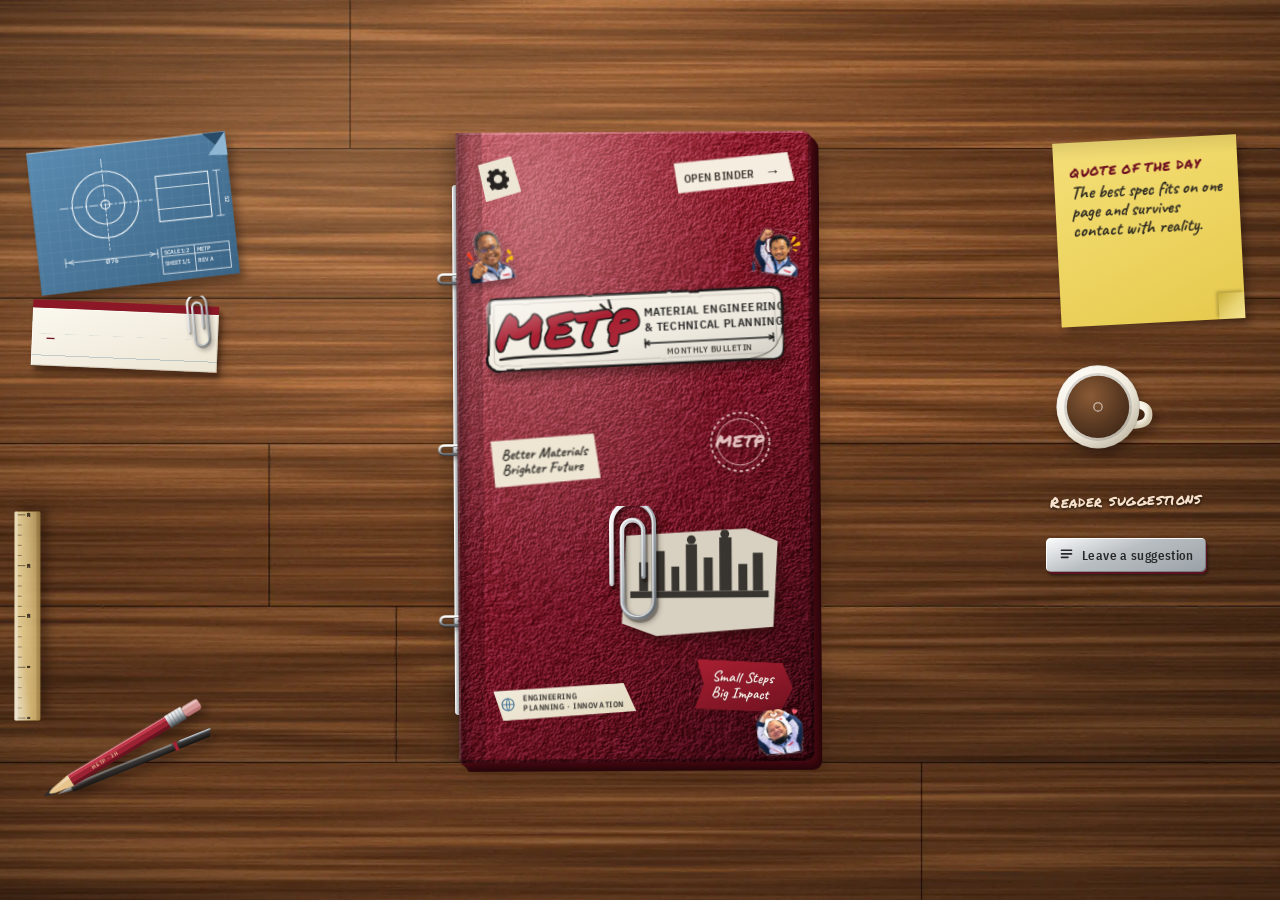
==== commit f972b92e: "Bump build token after revert" ====
--- a/index.html
+++ b/index.html
@@ -6,15 +6,15 @@
 <title>METP — Material Engineering &amp; Technical Planning · Digital Bulletin</title>
 <meta name="description" content="METP monthly digital engineering bulletin — an interactive binder for the Material Engineering &amp; Technical Planning team.">
 <meta name="theme-color" content="#3a2213">
-<meta name="metp-build" content="2026-11-05.58">
+<meta name="metp-build" content="2026-11-05.59">
 <meta http-equiv="Cache-Control" content="no-cache, no-store, must-revalidate">
 <meta http-equiv="Pragma" content="no-cache">
 <meta http-equiv="Expires" content="0">
-<link rel="icon" type="image/svg+xml" href="assets/favicon.svg?v=2026-11-05.58">
+<link rel="icon" type="image/svg+xml" href="assets/favicon.svg?v=2026-11-05.59">
 <link rel="preload" href="assets/fonts/permanent-marker-latin-400-normal.woff2" as="font" type="font/woff2" crossorigin>
 <link rel="preload" href="assets/fonts/ibm-plex-sans-condensed-latin-600-normal.woff2" as="font" type="font/woff2" crossorigin>
-<link rel="stylesheet" href="css/site.css?v=2026-11-05.58">
-<script src="js/cache-reset.js?v=2026-11-05.58"></script>
+<link rel="stylesheet" href="css/site.css?v=2026-11-05.59">
+<script src="js/cache-reset.js?v=2026-11-05.59"></script>
 </head>
 <body>
 
@@ -401,16 +401,16 @@
 <noscript><div class="noscript">This bulletin is an interactive binder and needs JavaScript. The original file is available in <code>assets/issues/</code>.</div></noscript>
 
 <audio id="bgMusic" loop preload="none"></audio>
-<script src="config.js?v=2026-11-05.58"></script>
-<script src="data/issues.js?v=2026-11-05.58"></script>
-<script src="data/quotes.js?v=2026-11-05.58"></script>
-<script src="js/util.js?v=2026-11-05.58"></script>
-<script src="js/sound.js?v=2026-11-05.58"></script>
-<script src="js/data.js?v=2026-11-05.58"></script>
-<script src="js/binder.js?v=2026-11-05.58"></script>
-<script src="js/reader.js?v=2026-11-05.58"></script>
-<script src="js/props.js?v=2026-11-05.58"></script>
-<script src="js/comments.js?v=2026-11-05.58"></script>
-<script src="js/app.js?v=2026-11-05.58"></script>
+<script src="config.js?v=2026-11-05.59"></script>
+<script src="data/issues.js?v=2026-11-05.59"></script>
+<script src="data/quotes.js?v=2026-11-05.59"></script>
+<script src="js/util.js?v=2026-11-05.59"></script>
+<script src="js/sound.js?v=2026-11-05.59"></script>
+<script src="js/data.js?v=2026-11-05.59"></script>
+<script src="js/binder.js?v=2026-11-05.59"></script>
+<script src="js/reader.js?v=2026-11-05.59"></script>
+<script src="js/props.js?v=2026-11-05.59"></script>
+<script src="js/comments.js?v=2026-11-05.59"></script>
+<script src="js/app.js?v=2026-11-05.59"></script>
 </body>
 </html>
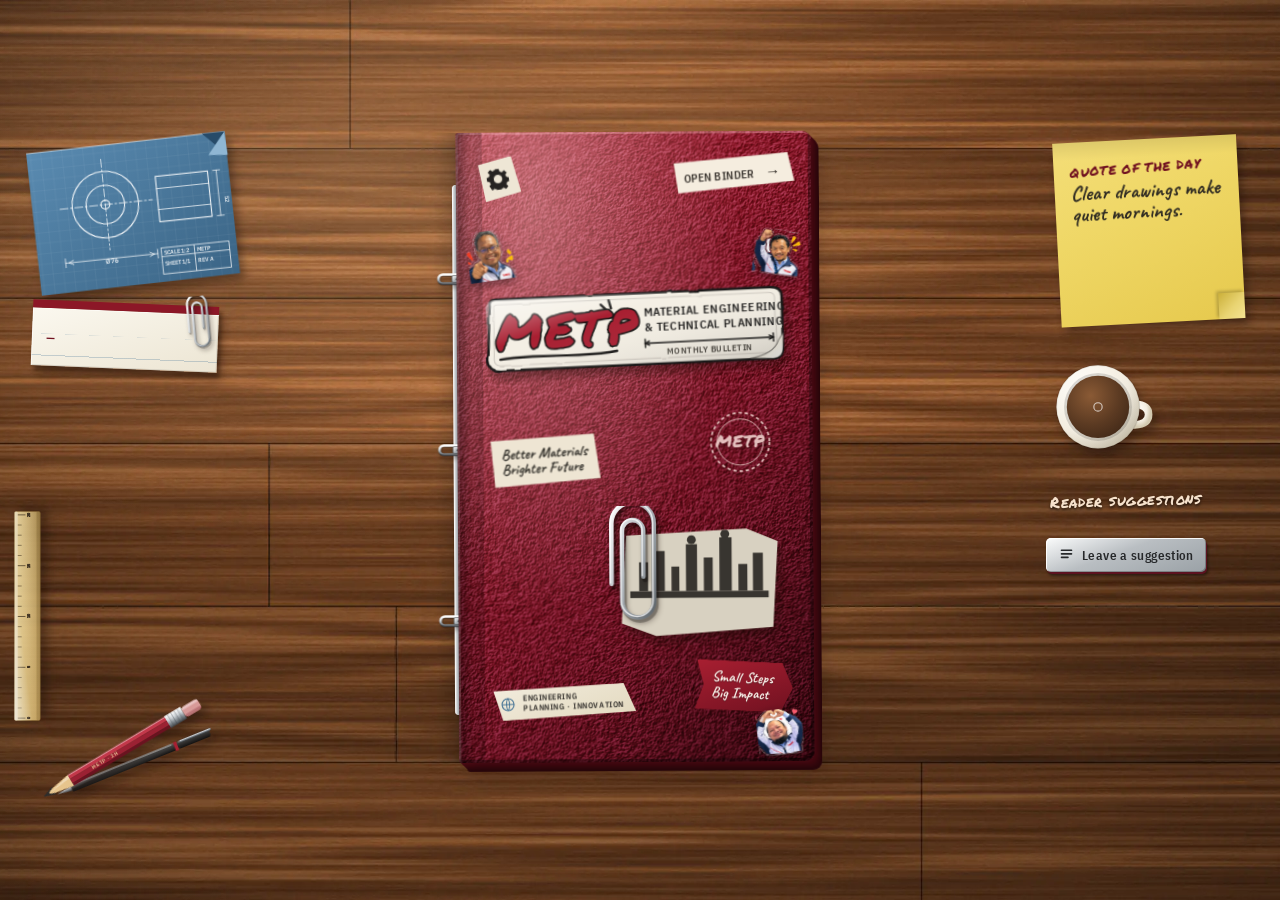
==== commit 64134bd3: "Revert "Zoom flicker: stable native-res reader layer, no toggled will-change, drop persistent binder" ====
--- a/index.html
+++ b/index.html
@@ -6,15 +6,15 @@
 <title>METP — Material Engineering &amp; Technical Planning · Digital Bulletin</title>
 <meta name="description" content="METP monthly digital engineering bulletin — an interactive binder for the Material Engineering &amp; Technical Planning team.">
 <meta name="theme-color" content="#3a2213">
-<meta name="metp-build" content="2026-11-05.59">
+<meta name="metp-build" content="2026-11-05.57">
 <meta http-equiv="Cache-Control" content="no-cache, no-store, must-revalidate">
 <meta http-equiv="Pragma" content="no-cache">
 <meta http-equiv="Expires" content="0">
-<link rel="icon" type="image/svg+xml" href="assets/favicon.svg?v=2026-11-05.59">
+<link rel="icon" type="image/svg+xml" href="assets/favicon.svg?v=2026-11-05.57">
 <link rel="preload" href="assets/fonts/permanent-marker-latin-400-normal.woff2" as="font" type="font/woff2" crossorigin>
 <link rel="preload" href="assets/fonts/ibm-plex-sans-condensed-latin-600-normal.woff2" as="font" type="font/woff2" crossorigin>
-<link rel="stylesheet" href="css/site.css?v=2026-11-05.59">
-<script src="js/cache-reset.js?v=2026-11-05.59"></script>
+<link rel="stylesheet" href="css/site.css?v=2026-11-05.57">
+<script src="js/cache-reset.js?v=2026-11-05.57"></script>
 </head>
 <body>
 
@@ -401,16 +401,16 @@
 <noscript><div class="noscript">This bulletin is an interactive binder and needs JavaScript. The original file is available in <code>assets/issues/</code>.</div></noscript>
 
 <audio id="bgMusic" loop preload="none"></audio>
-<script src="config.js?v=2026-11-05.59"></script>
-<script src="data/issues.js?v=2026-11-05.59"></script>
-<script src="data/quotes.js?v=2026-11-05.59"></script>
-<script src="js/util.js?v=2026-11-05.59"></script>
-<script src="js/sound.js?v=2026-11-05.59"></script>
-<script src="js/data.js?v=2026-11-05.59"></script>
-<script src="js/binder.js?v=2026-11-05.59"></script>
-<script src="js/reader.js?v=2026-11-05.59"></script>
-<script src="js/props.js?v=2026-11-05.59"></script>
-<script src="js/comments.js?v=2026-11-05.59"></script>
-<script src="js/app.js?v=2026-11-05.59"></script>
+<script src="config.js?v=2026-11-05.57"></script>
+<script src="data/issues.js?v=2026-11-05.57"></script>
+<script src="data/quotes.js?v=2026-11-05.57"></script>
+<script src="js/util.js?v=2026-11-05.57"></script>
+<script src="js/sound.js?v=2026-11-05.57"></script>
+<script src="js/data.js?v=2026-11-05.57"></script>
+<script src="js/binder.js?v=2026-11-05.57"></script>
+<script src="js/reader.js?v=2026-11-05.57"></script>
+<script src="js/props.js?v=2026-11-05.57"></script>
+<script src="js/comments.js?v=2026-11-05.57"></script>
+<script src="js/app.js?v=2026-11-05.57"></script>
 </body>
 </html>
--- a/css/site.css
+++ b/css/site.css
@@ -94,6 +94,7 @@
   transition:transform 1.05s cubic-bezier(.16,.82,.22,1);
   transform:translate3d(0,0,0) rotate(-.35deg);
   transform-style:preserve-3d;
+  will-change:transform;
 }
 /* closed: only the right half (front cover) is visible, centred */
 /* (+ half the tab gutter, so the lone cover sits centred between the desk props) */
@@ -105,6 +106,7 @@
   background:rgba(14,5,2,.55);filter:blur(18px);
   transition:opacity .18s ease,transform .18s ease;
   transform-origin:58% 42%;
+  will-change:transform,opacity;
 }
 .binder[data-state="closed"] .b-shadow{clip-path:inset(0 0 0 50%)}
 
@@ -257,7 +259,7 @@
 .leaf::before{
   content:"";position:absolute;inset:0;pointer-events:none;z-index:0;
   background:url(../assets/textures/paper-grain.webp) 0 0/220px auto;
-  opacity:.10;
+  mix-blend-mode:multiply;opacity:.10;
 }
 /* inner-edge falloff into the gutter + ring holes on the hinge edge */
 .leaf::after{content:"";position:absolute;inset:0;pointer-events:none;z-index:4}
@@ -796,7 +798,8 @@
 .reader-body{flex:1;min-height:0;position:relative;overflow:hidden;background:#2a1a10 url(../assets/textures/paper-grain.webp);background-blend-mode:multiply;cursor:grab;user-select:none;-webkit-user-select:none;-webkit-touch-callout:none;overscroll-behavior:none;touch-action:none;contain:layout paint;outline:none}
 .reader-body:focus-visible{box-shadow:inset 0 0 0 2px rgba(255,255,255,.55)}
 .reader-body.is-gesturing{cursor:grabbing}
-.reader-body img{position:absolute;left:0;top:0;display:block;width:0;height:auto;max-width:none;transform-origin:0 0;background:#fff;box-shadow:3px 6px 14px rgba(0,0,0,.55);opacity:0;transition:opacity .18s ease;pointer-events:none;user-select:none;-webkit-user-select:none;-webkit-user-drag:none;-webkit-touch-callout:none;will-change:transform}
+.reader-body img{position:absolute;left:0;top:0;display:block;width:0;height:auto;max-width:none;transform-origin:0 0;background:#fff;box-shadow:3px 6px 14px rgba(0,0,0,.55);opacity:0;transition:opacity .18s ease;pointer-events:none;user-select:none;-webkit-user-select:none;-webkit-user-drag:none;-webkit-touch-callout:none;backface-visibility:hidden}
+.reader-body.is-gesturing img{will-change:transform}
 .reader-body.is-loading::after{content:"";position:absolute;left:50%;top:50%;width:30px;height:30px;margin:-15px 0 0 -15px;border-radius:50%;border:3px solid rgba(255,255,255,.2);border-top-color:rgba(255,255,255,.85);animation:rd-spin .8s linear infinite}
 @keyframes rd-spin{to{transform:rotate(360deg)}}
 .reader-status{position:absolute;left:50%;top:50%;transform:translate(-50%,-50%);display:flex;flex-direction:column;align-items:center;gap:12px;padding:18px 22px;max-width:80%;text-align:center;color:#f6e0da;background:rgba(0,0,0,.55);border-radius:10px;font:500 14px/1.4 var(--ui)}
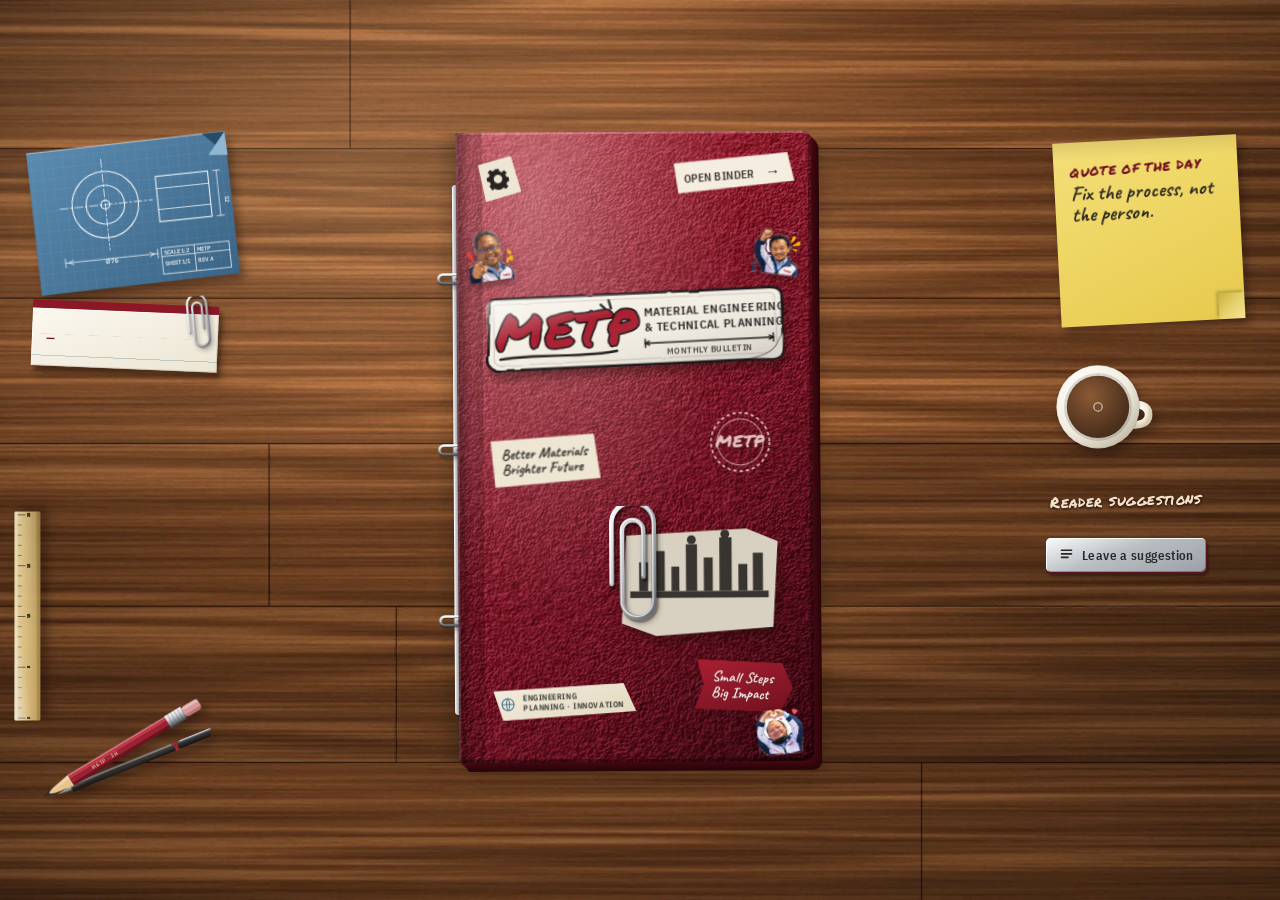
==== commit fd6103e1: "Zoom guard: pause decorative animations while pinch-zooming (additive, no change at rest)" ====
--- a/index.html
+++ b/index.html
@@ -6,15 +6,15 @@
 <title>METP — Material Engineering &amp; Technical Planning · Digital Bulletin</title>
 <meta name="description" content="METP monthly digital engineering bulletin — an interactive binder for the Material Engineering &amp; Technical Planning team.">
 <meta name="theme-color" content="#3a2213">
-<meta name="metp-build" content="2026-11-05.57">
+<meta name="metp-build" content="2026-11-05.60">
 <meta http-equiv="Cache-Control" content="no-cache, no-store, must-revalidate">
 <meta http-equiv="Pragma" content="no-cache">
 <meta http-equiv="Expires" content="0">
-<link rel="icon" type="image/svg+xml" href="assets/favicon.svg?v=2026-11-05.57">
+<link rel="icon" type="image/svg+xml" href="assets/favicon.svg?v=2026-11-05.60">
 <link rel="preload" href="assets/fonts/permanent-marker-latin-400-normal.woff2" as="font" type="font/woff2" crossorigin>
 <link rel="preload" href="assets/fonts/ibm-plex-sans-condensed-latin-600-normal.woff2" as="font" type="font/woff2" crossorigin>
-<link rel="stylesheet" href="css/site.css?v=2026-11-05.57">
-<script src="js/cache-reset.js?v=2026-11-05.57"></script>
+<link rel="stylesheet" href="css/site.css?v=2026-11-05.60">
+<script src="js/cache-reset.js?v=2026-11-05.60"></script>
 </head>
 <body>
 
@@ -401,16 +401,17 @@
 <noscript><div class="noscript">This bulletin is an interactive binder and needs JavaScript. The original file is available in <code>assets/issues/</code>.</div></noscript>
 
 <audio id="bgMusic" loop preload="none"></audio>
-<script src="config.js?v=2026-11-05.57"></script>
-<script src="data/issues.js?v=2026-11-05.57"></script>
-<script src="data/quotes.js?v=2026-11-05.57"></script>
-<script src="js/util.js?v=2026-11-05.57"></script>
-<script src="js/sound.js?v=2026-11-05.57"></script>
-<script src="js/data.js?v=2026-11-05.57"></script>
-<script src="js/binder.js?v=2026-11-05.57"></script>
-<script src="js/reader.js?v=2026-11-05.57"></script>
-<script src="js/props.js?v=2026-11-05.57"></script>
-<script src="js/comments.js?v=2026-11-05.57"></script>
-<script src="js/app.js?v=2026-11-05.57"></script>
+<script src="config.js?v=2026-11-05.60"></script>
+<script src="data/issues.js?v=2026-11-05.60"></script>
+<script src="data/quotes.js?v=2026-11-05.60"></script>
+<script src="js/zoomguard.js?v=2026-11-05.60"></script>
+<script src="js/util.js?v=2026-11-05.60"></script>
+<script src="js/sound.js?v=2026-11-05.60"></script>
+<script src="js/data.js?v=2026-11-05.60"></script>
+<script src="js/binder.js?v=2026-11-05.60"></script>
+<script src="js/reader.js?v=2026-11-05.60"></script>
+<script src="js/props.js?v=2026-11-05.60"></script>
+<script src="js/comments.js?v=2026-11-05.60"></script>
+<script src="js/app.js?v=2026-11-05.60"></script>
 </body>
 </html>
--- a/css/site.css
+++ b/css/site.css
@@ -1019,3 +1019,7 @@
   .lid-gear{width:14%}.lid-open-note{font-size:10px;padding:8px 10px}.lid-sticker{top:24%;width:90%}.lid-note{font-size:13px}.lid-label{display:none}
   .lid-stamp{width:22%;right:9%}.lid-photo{width:50%;left:44%;bottom:20%}
 }
+
+/* Zoom guard: no decorative motion while the page is being pinch-zoomed or panned while zoomed. */
+html.is-zooming *,html.is-zooming *::before,html.is-zooming *::after,
+html.is-zoomed *,html.is-zoomed *::before,html.is-zoomed *::after{animation-play-state:paused!important}
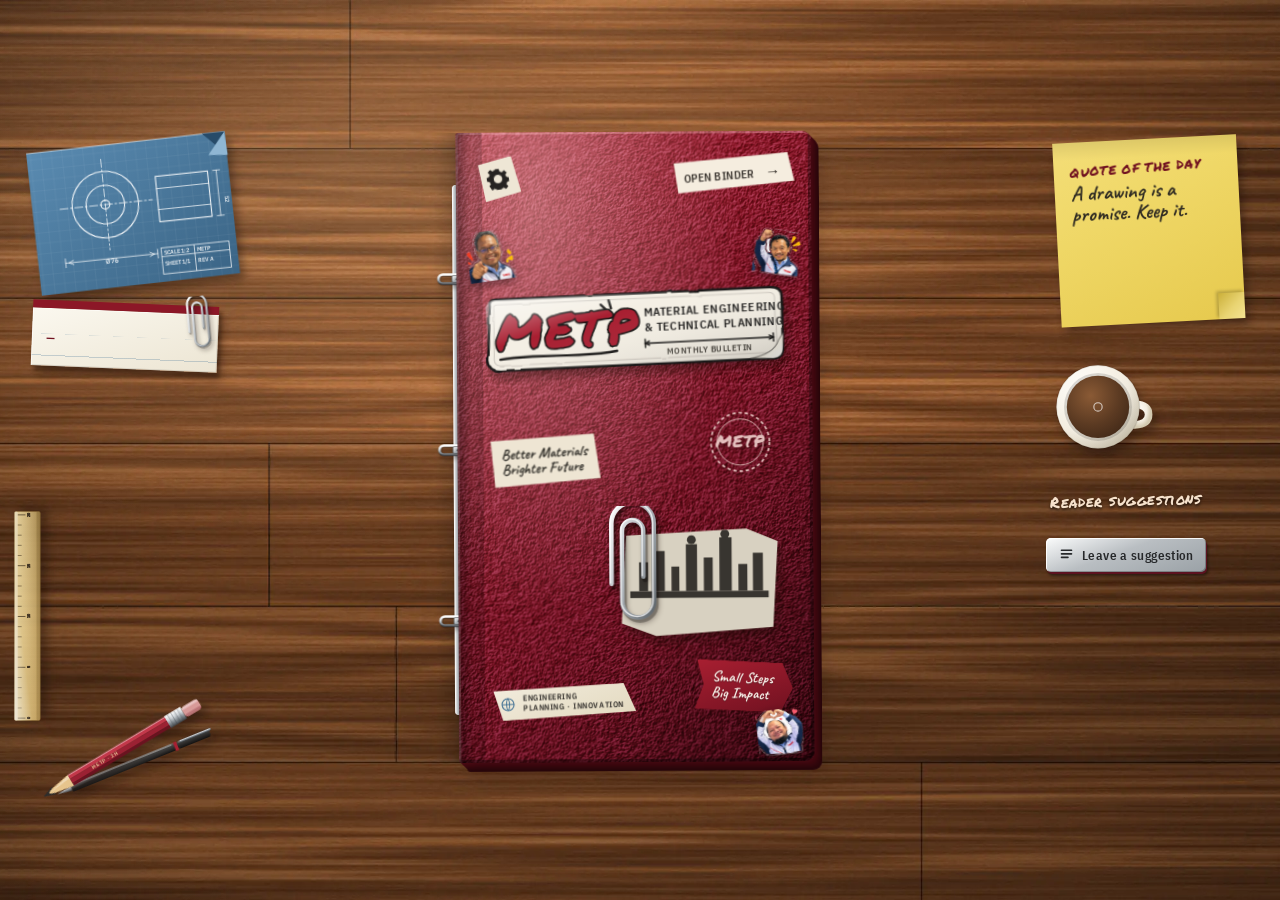
==== commit 72a05888: "Zoom guard: cheap shadow/grain during zoom, longer settle" ====
--- a/index.html
+++ b/index.html
@@ -6,15 +6,15 @@
 <title>METP — Material Engineering &amp; Technical Planning · Digital Bulletin</title>
 <meta name="description" content="METP monthly digital engineering bulletin — an interactive binder for the Material Engineering &amp; Technical Planning team.">
 <meta name="theme-color" content="#3a2213">
-<meta name="metp-build" content="2026-11-05.60">
+<meta name="metp-build" content="2026-11-05.61">
 <meta http-equiv="Cache-Control" content="no-cache, no-store, must-revalidate">
 <meta http-equiv="Pragma" content="no-cache">
 <meta http-equiv="Expires" content="0">
-<link rel="icon" type="image/svg+xml" href="assets/favicon.svg?v=2026-11-05.60">
+<link rel="icon" type="image/svg+xml" href="assets/favicon.svg?v=2026-11-05.61">
 <link rel="preload" href="assets/fonts/permanent-marker-latin-400-normal.woff2" as="font" type="font/woff2" crossorigin>
 <link rel="preload" href="assets/fonts/ibm-plex-sans-condensed-latin-600-normal.woff2" as="font" type="font/woff2" crossorigin>
-<link rel="stylesheet" href="css/site.css?v=2026-11-05.60">
-<script src="js/cache-reset.js?v=2026-11-05.60"></script>
+<link rel="stylesheet" href="css/site.css?v=2026-11-05.61">
+<script src="js/cache-reset.js?v=2026-11-05.61"></script>
 </head>
 <body>
 
@@ -401,17 +401,17 @@
 <noscript><div class="noscript">This bulletin is an interactive binder and needs JavaScript. The original file is available in <code>assets/issues/</code>.</div></noscript>
 
 <audio id="bgMusic" loop preload="none"></audio>
-<script src="config.js?v=2026-11-05.60"></script>
-<script src="data/issues.js?v=2026-11-05.60"></script>
-<script src="data/quotes.js?v=2026-11-05.60"></script>
-<script src="js/zoomguard.js?v=2026-11-05.60"></script>
-<script src="js/util.js?v=2026-11-05.60"></script>
-<script src="js/sound.js?v=2026-11-05.60"></script>
-<script src="js/data.js?v=2026-11-05.60"></script>
-<script src="js/binder.js?v=2026-11-05.60"></script>
-<script src="js/reader.js?v=2026-11-05.60"></script>
-<script src="js/props.js?v=2026-11-05.60"></script>
-<script src="js/comments.js?v=2026-11-05.60"></script>
-<script src="js/app.js?v=2026-11-05.60"></script>
+<script src="config.js?v=2026-11-05.61"></script>
+<script src="data/issues.js?v=2026-11-05.61"></script>
+<script src="data/quotes.js?v=2026-11-05.61"></script>
+<script src="js/zoomguard.js?v=2026-11-05.61"></script>
+<script src="js/util.js?v=2026-11-05.61"></script>
+<script src="js/sound.js?v=2026-11-05.61"></script>
+<script src="js/data.js?v=2026-11-05.61"></script>
+<script src="js/binder.js?v=2026-11-05.61"></script>
+<script src="js/reader.js?v=2026-11-05.61"></script>
+<script src="js/props.js?v=2026-11-05.61"></script>
+<script src="js/comments.js?v=2026-11-05.61"></script>
+<script src="js/app.js?v=2026-11-05.61"></script>
 </body>
 </html>
--- a/css/site.css
+++ b/css/site.css
@@ -1023,3 +1023,8 @@
 /* Zoom guard: no decorative motion while the page is being pinch-zoomed or panned while zoomed. */
 html.is-zooming *,html.is-zooming *::before,html.is-zooming *::after,
 html.is-zoomed *,html.is-zoomed *::before,html.is-zoomed *::after{animation-play-state:paused!important}
+/* While zooming, swap the two costliest effects for visually equivalent cheap ones:
+   a full-size blur filter becomes a plain box-shadow, and the full-page multiply
+   grain becomes a normal low-alpha overlay. Both revert the moment zooming stops. */
+html.is-zooming .b-shadow,html.is-zoomed .b-shadow{filter:none;background:rgba(14,5,2,.45);box-shadow:0 0 26px 12px rgba(14,5,2,.45)}
+html.is-zooming .leaf::before,html.is-zoomed .leaf::before{mix-blend-mode:normal}
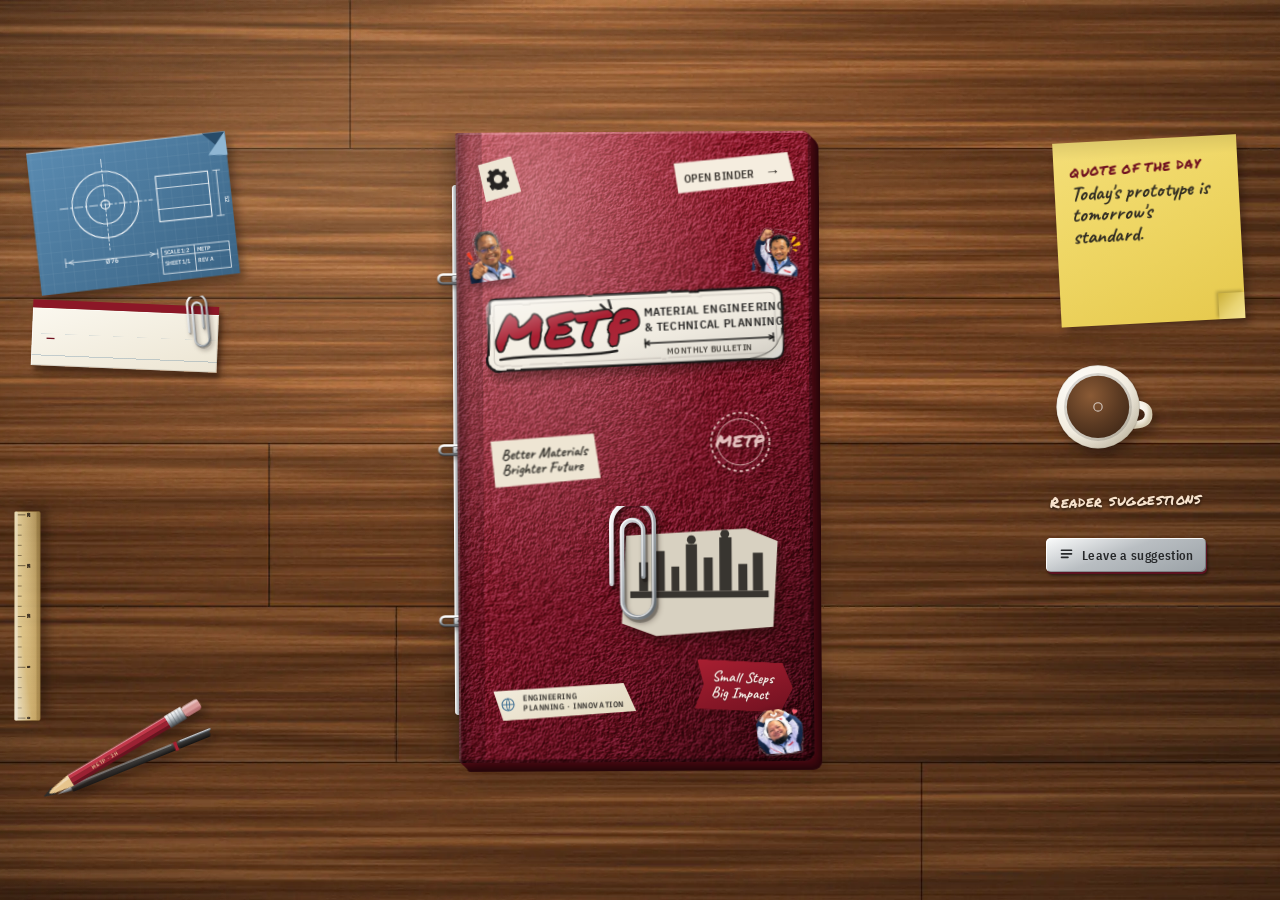
==== commit 1e5ca1a1: "Open binder: steel rings now pass through the punched holes (above pages, rod stays behind)" ====
--- a/index.html
+++ b/index.html
@@ -6,15 +6,15 @@
 <title>METP — Material Engineering &amp; Technical Planning · Digital Bulletin</title>
 <meta name="description" content="METP monthly digital engineering bulletin — an interactive binder for the Material Engineering &amp; Technical Planning team.">
 <meta name="theme-color" content="#3a2213">
-<meta name="metp-build" content="2026-11-05.61">
+<meta name="metp-build" content="2026-11-05.62">
 <meta http-equiv="Cache-Control" content="no-cache, no-store, must-revalidate">
 <meta http-equiv="Pragma" content="no-cache">
 <meta http-equiv="Expires" content="0">
-<link rel="icon" type="image/svg+xml" href="assets/favicon.svg?v=2026-11-05.61">
+<link rel="icon" type="image/svg+xml" href="assets/favicon.svg?v=2026-11-05.62">
 <link rel="preload" href="assets/fonts/permanent-marker-latin-400-normal.woff2" as="font" type="font/woff2" crossorigin>
 <link rel="preload" href="assets/fonts/ibm-plex-sans-condensed-latin-600-normal.woff2" as="font" type="font/woff2" crossorigin>
-<link rel="stylesheet" href="css/site.css?v=2026-11-05.61">
-<script src="js/cache-reset.js?v=2026-11-05.61"></script>
+<link rel="stylesheet" href="css/site.css?v=2026-11-05.62">
+<script src="js/cache-reset.js?v=2026-11-05.62"></script>
 </head>
 <body>
 
@@ -401,17 +401,17 @@
 <noscript><div class="noscript">This bulletin is an interactive binder and needs JavaScript. The original file is available in <code>assets/issues/</code>.</div></noscript>
 
 <audio id="bgMusic" loop preload="none"></audio>
-<script src="config.js?v=2026-11-05.61"></script>
-<script src="data/issues.js?v=2026-11-05.61"></script>
-<script src="data/quotes.js?v=2026-11-05.61"></script>
-<script src="js/zoomguard.js?v=2026-11-05.61"></script>
-<script src="js/util.js?v=2026-11-05.61"></script>
-<script src="js/sound.js?v=2026-11-05.61"></script>
-<script src="js/data.js?v=2026-11-05.61"></script>
-<script src="js/binder.js?v=2026-11-05.61"></script>
-<script src="js/reader.js?v=2026-11-05.61"></script>
-<script src="js/props.js?v=2026-11-05.61"></script>
-<script src="js/comments.js?v=2026-11-05.61"></script>
-<script src="js/app.js?v=2026-11-05.61"></script>
+<script src="config.js?v=2026-11-05.62"></script>
+<script src="data/issues.js?v=2026-11-05.62"></script>
+<script src="data/quotes.js?v=2026-11-05.62"></script>
+<script src="js/zoomguard.js?v=2026-11-05.62"></script>
+<script src="js/util.js?v=2026-11-05.62"></script>
+<script src="js/sound.js?v=2026-11-05.62"></script>
+<script src="js/data.js?v=2026-11-05.62"></script>
+<script src="js/binder.js?v=2026-11-05.62"></script>
+<script src="js/reader.js?v=2026-11-05.62"></script>
+<script src="js/props.js?v=2026-11-05.62"></script>
+<script src="js/comments.js?v=2026-11-05.62"></script>
+<script src="js/app.js?v=2026-11-05.62"></script>
 </body>
 </html>
--- a/css/site.css
+++ b/css/site.css
@@ -474,6 +474,11 @@
 }
 .ring svg{display:block;width:100%;height:100%;overflow:visible}
 .binder[data-mode="single"] .ring{left:-9px;width:32px}
+/* Open binder: the steel rings pass through the punched holes, so they sit ABOVE the
+   pages (the rod stays behind them). While a sheet turns, the sheet is above the rings. */
+.binder[data-state="open"] .rings{z-index:auto}
+.binder[data-state="open"] .rail{z-index:6}
+.binder[data-state="open"] .ring{z-index:9}
 
 .sticker{position:absolute;z-index:6;left:calc(var(--ms) + 6px);top:6px;width:min(300px,calc(var(--lw)*.9));aspect-ratio:300/78;
   transform:rotate(-1.6deg);filter:var(--sh-2);transition:width .3s var(--ease),left .3s var(--ease),top .3s var(--ease),transform .25s var(--ease),opacity .4s;cursor:pointer}
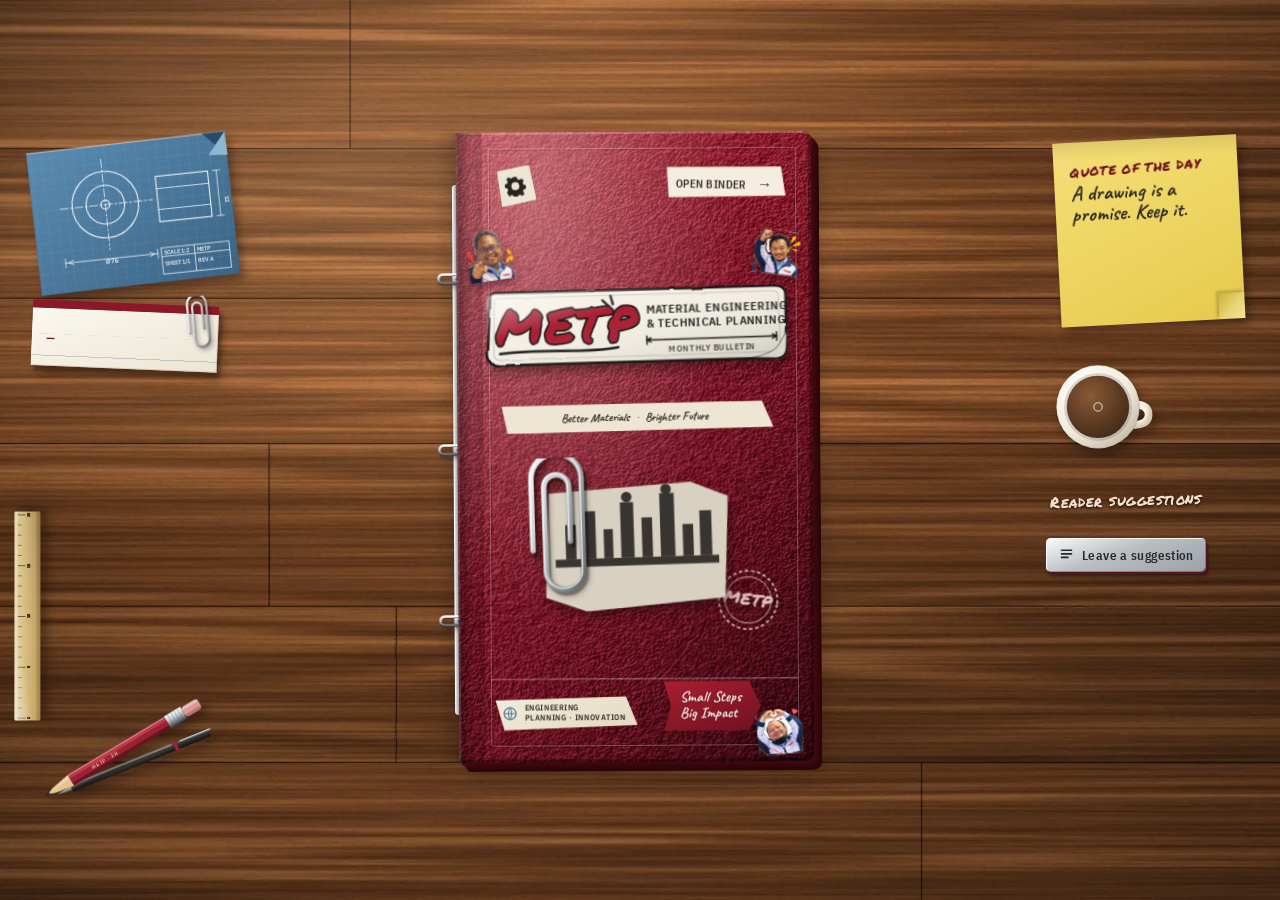
==== commit 467eb144: "Cover v2: engineering-drawing-sheet composition (frame, title block, centred axis, one baseline); ph" ====
--- a/index.html
+++ b/index.html
@@ -6,15 +6,15 @@
 <title>METP — Material Engineering &amp; Technical Planning · Digital Bulletin</title>
 <meta name="description" content="METP monthly digital engineering bulletin — an interactive binder for the Material Engineering &amp; Technical Planning team.">
 <meta name="theme-color" content="#3a2213">
-<meta name="metp-build" content="2026-11-05.62">
+<meta name="metp-build" content="2026-11-05.63">
 <meta http-equiv="Cache-Control" content="no-cache, no-store, must-revalidate">
 <meta http-equiv="Pragma" content="no-cache">
 <meta http-equiv="Expires" content="0">
-<link rel="icon" type="image/svg+xml" href="assets/favicon.svg?v=2026-11-05.62">
+<link rel="icon" type="image/svg+xml" href="assets/favicon.svg?v=2026-11-05.63">
 <link rel="preload" href="assets/fonts/permanent-marker-latin-400-normal.woff2" as="font" type="font/woff2" crossorigin>
 <link rel="preload" href="assets/fonts/ibm-plex-sans-condensed-latin-600-normal.woff2" as="font" type="font/woff2" crossorigin>
-<link rel="stylesheet" href="css/site.css?v=2026-11-05.62">
-<script src="js/cache-reset.js?v=2026-11-05.62"></script>
+<link rel="stylesheet" href="css/site.css?v=2026-11-05.63">
+<script src="js/cache-reset.js?v=2026-11-05.63"></script>
 </head>
 <body>
 
@@ -246,7 +246,7 @@
             <div class="lid-open-note">OPEN BINDER <span>→</span></div>
             <button class="lid-open" type="button" id="lidOpen" aria-label="Open binder">Open binder</button>
             <div class="lid-sticker"><svg viewBox="0 0 300 78"><use href="#sticker-art"/></svg></div>
-            <div class="lid-note lid-note-a">Better Materials<br>Brighter Future</div>
+            <div class="lid-note lid-note-a">Better Materials <span class="dot" aria-hidden="true">·</span> Brighter Future</div>
             <div class="lid-stamp" aria-hidden="true">
               <svg viewBox="0 0 120 120">
                 <circle cx="60" cy="60" r="52" fill="none" stroke="currentColor" stroke-width="3" stroke-dasharray="6 5"/>
@@ -401,17 +401,17 @@
 <noscript><div class="noscript">This bulletin is an interactive binder and needs JavaScript. The original file is available in <code>assets/issues/</code>.</div></noscript>
 
 <audio id="bgMusic" loop preload="none"></audio>
-<script src="config.js?v=2026-11-05.62"></script>
-<script src="data/issues.js?v=2026-11-05.62"></script>
-<script src="data/quotes.js?v=2026-11-05.62"></script>
-<script src="js/zoomguard.js?v=2026-11-05.62"></script>
-<script src="js/util.js?v=2026-11-05.62"></script>
-<script src="js/sound.js?v=2026-11-05.62"></script>
-<script src="js/data.js?v=2026-11-05.62"></script>
-<script src="js/binder.js?v=2026-11-05.62"></script>
-<script src="js/reader.js?v=2026-11-05.62"></script>
-<script src="js/props.js?v=2026-11-05.62"></script>
-<script src="js/comments.js?v=2026-11-05.62"></script>
-<script src="js/app.js?v=2026-11-05.62"></script>
+<script src="config.js?v=2026-11-05.63"></script>
+<script src="data/issues.js?v=2026-11-05.63"></script>
+<script src="data/quotes.js?v=2026-11-05.63"></script>
+<script src="js/zoomguard.js?v=2026-11-05.63"></script>
+<script src="js/util.js?v=2026-11-05.63"></script>
+<script src="js/sound.js?v=2026-11-05.63"></script>
+<script src="js/data.js?v=2026-11-05.63"></script>
+<script src="js/binder.js?v=2026-11-05.63"></script>
+<script src="js/reader.js?v=2026-11-05.63"></script>
+<script src="js/props.js?v=2026-11-05.63"></script>
+<script src="js/comments.js?v=2026-11-05.63"></script>
+<script src="js/app.js?v=2026-11-05.63"></script>
 </body>
 </html>
--- a/css/site.css
+++ b/css/site.css
@@ -1033,3 +1033,52 @@
    grain becomes a normal low-alpha overlay. Both revert the moment zooming stops. */
 html.is-zooming .b-shadow,html.is-zoomed .b-shadow{filter:none;background:rgba(14,5,2,.45);box-shadow:0 0 26px 12px rgba(14,5,2,.45)}
 html.is-zooming .leaf::before,html.is-zoomed .leaf::before{mix-blend-mode:normal}
+
+/* ==========================================================================
+   COVER v2 — "engineering drawing sheet"
+   The cover reads like a sheet from the department's own drawing set, top to bottom:
+     1. controls   (settings, open)               — utility row, one baseline
+     2. identity   (METP title + the team's photo stickers on its corners)
+     3. statement  (the mission, one strip)
+     4. evidence   (growth chart tag, stamped as approved)
+     5. title block (hairline rule + discipline tag + motto), as on a drawing sheet
+   One frame, one centre axis, one light direction. Motion is limited to the single
+   affordance that matters: the "open" arrow. Photo stickers are unchanged.
+   ========================================================================== */
+.lid-face.front::before{
+  content:"";position:absolute;inset:2.6% 4.2% 2.6% 9%;z-index:0;pointer-events:none;
+  border:1.5px solid rgba(252,228,222,.30);border-radius:2px;
+  box-shadow:inset 0 0 0 1px rgba(0,0,0,.14),0 1px 0 rgba(0,0,0,.18);
+  background:linear-gradient(rgba(252,228,222,.30),rgba(252,228,222,.30)) 0 calc(100% - 11%)/100% 1.5px no-repeat;
+}
+/* 1 · controls — same baseline, aligned to the frame */
+.lid-gear{left:11%;top:5.2%;width:11.5%;transform:rotate(-3deg)}
+.lid-gear svg{animation:none}
+.lid-open-note{right:7%;top:5.4%;transform:rotate(1.5deg)}
+.lid-open{right:6%;top:4.6%}
+.lid-open-note span{display:inline-block;animation:metp-arrow-nudge 2.4s var(--ease) infinite}
+@keyframes metp-arrow-nudge{0%,100%{transform:translateX(0)}50%{transform:translateX(4px)}}
+/* 2 · identity — title on the axis; the team's stickers (unchanged) hang on its corners */
+.lid-sticker{left:7%;top:24.5%;width:87%;transform:rotate(-1.5deg)}
+/* 3 · statement — one centred strip */
+.lid-note-a{
+  left:11%;right:11%;top:43%;bottom:auto;animation:none;transform:rotate(-.8deg);
+  text-align:center;white-space:nowrap;padding:8px 10px;
+  font-size:calc(var(--lw)*.037);line-height:1.05;
+}
+.lid-note-a .dot{margin:0 .35em;opacity:.55}
+/* 4 · evidence — chart tag centred on the axis, seal stamped over its corner */
+.lid-photo{left:24%;top:56%;bottom:auto;width:52%;transform:rotate(-1.5deg);animation:none}
+.lid-stamp{right:9%;top:69%;width:19%;transform:rotate(9deg);animation:none}
+/* 5 · title block — discipline tag (left) and motto (right) share one row under the rule */
+.lid-mini{left:9.5%;bottom:5.2%;transform:none}
+.lid-note.ribbon{right:15%;bottom:5%;transform:rotate(0deg);animation:none}
+@media (max-width:900px){
+  .lid-gear{width:12.5%}
+  .lid-sticker{top:24.5%;width:87%}
+  .lid-note-a{font-size:calc(var(--lw)*.037)}
+  .lid-stamp{width:19%;right:9%}
+  .lid-photo{width:52%;left:24%;bottom:auto}
+}
+@media (max-width:430px){.lid-mini.tag .tag-globe{display:none}}
+@media (prefers-reduced-motion:reduce){.lid-open-note span{animation:none}}
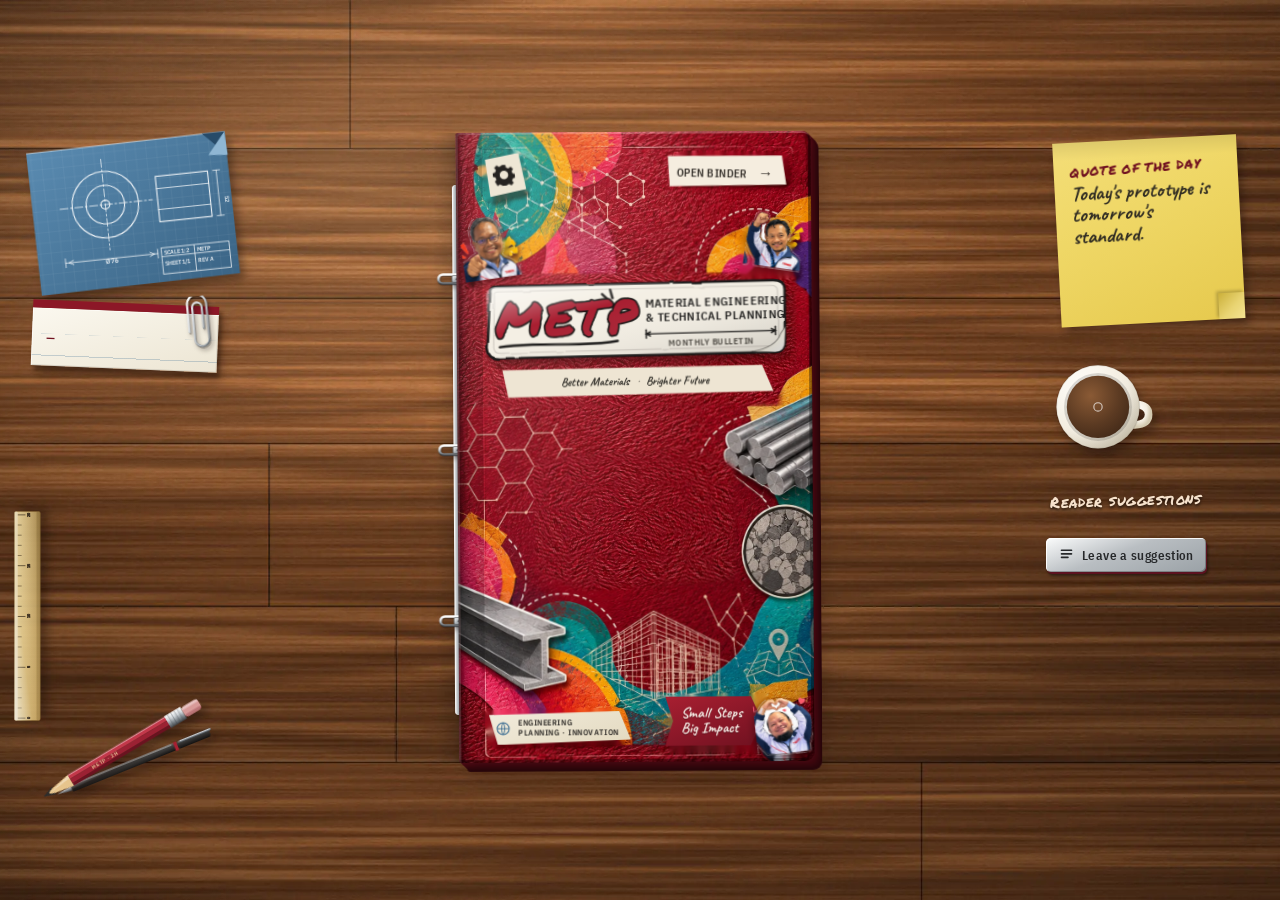
==== commit d68acc45: "Cover v3: new artwork (no middle chart tag), live elements aligned to it; fix back-facing cover leak" ====
--- a/index.html
+++ b/index.html
@@ -6,15 +6,15 @@
 <title>METP — Material Engineering &amp; Technical Planning · Digital Bulletin</title>
 <meta name="description" content="METP monthly digital engineering bulletin — an interactive binder for the Material Engineering &amp; Technical Planning team.">
 <meta name="theme-color" content="#3a2213">
-<meta name="metp-build" content="2026-11-05.63">
+<meta name="metp-build" content="2026-11-05.65">
 <meta http-equiv="Cache-Control" content="no-cache, no-store, must-revalidate">
 <meta http-equiv="Pragma" content="no-cache">
 <meta http-equiv="Expires" content="0">
-<link rel="icon" type="image/svg+xml" href="assets/favicon.svg?v=2026-11-05.63">
+<link rel="icon" type="image/svg+xml" href="assets/favicon.svg?v=2026-11-05.65">
 <link rel="preload" href="assets/fonts/permanent-marker-latin-400-normal.woff2" as="font" type="font/woff2" crossorigin>
 <link rel="preload" href="assets/fonts/ibm-plex-sans-condensed-latin-600-normal.woff2" as="font" type="font/woff2" crossorigin>
-<link rel="stylesheet" href="css/site.css?v=2026-11-05.63">
-<script src="js/cache-reset.js?v=2026-11-05.63"></script>
+<link rel="stylesheet" href="css/site.css?v=2026-11-05.65">
+<script src="js/cache-reset.js?v=2026-11-05.65"></script>
 </head>
 <body>
 
@@ -401,17 +401,17 @@
 <noscript><div class="noscript">This bulletin is an interactive binder and needs JavaScript. The original file is available in <code>assets/issues/</code>.</div></noscript>
 
 <audio id="bgMusic" loop preload="none"></audio>
-<script src="config.js?v=2026-11-05.63"></script>
-<script src="data/issues.js?v=2026-11-05.63"></script>
-<script src="data/quotes.js?v=2026-11-05.63"></script>
-<script src="js/zoomguard.js?v=2026-11-05.63"></script>
-<script src="js/util.js?v=2026-11-05.63"></script>
-<script src="js/sound.js?v=2026-11-05.63"></script>
-<script src="js/data.js?v=2026-11-05.63"></script>
-<script src="js/binder.js?v=2026-11-05.63"></script>
-<script src="js/reader.js?v=2026-11-05.63"></script>
-<script src="js/props.js?v=2026-11-05.63"></script>
-<script src="js/comments.js?v=2026-11-05.63"></script>
-<script src="js/app.js?v=2026-11-05.63"></script>
+<script src="config.js?v=2026-11-05.65"></script>
+<script src="data/issues.js?v=2026-11-05.65"></script>
+<script src="data/quotes.js?v=2026-11-05.65"></script>
+<script src="js/zoomguard.js?v=2026-11-05.65"></script>
+<script src="js/util.js?v=2026-11-05.65"></script>
+<script src="js/sound.js?v=2026-11-05.65"></script>
+<script src="js/data.js?v=2026-11-05.65"></script>
+<script src="js/binder.js?v=2026-11-05.65"></script>
+<script src="js/reader.js?v=2026-11-05.65"></script>
+<script src="js/props.js?v=2026-11-05.65"></script>
+<script src="js/comments.js?v=2026-11-05.65"></script>
+<script src="js/app.js?v=2026-11-05.65"></script>
 </body>
 </html>
--- a/css/site.css
+++ b/css/site.css
@@ -1035,50 +1035,55 @@
 html.is-zooming .leaf::before,html.is-zoomed .leaf::before{mix-blend-mode:normal}
 
 /* ==========================================================================
-   COVER v2 — "engineering drawing sheet"
-   The cover reads like a sheet from the department's own drawing set, top to bottom:
-     1. controls   (settings, open)               — utility row, one baseline
-     2. identity   (METP title + the team's photo stickers on its corners)
-     3. statement  (the mission, one strip)
-     4. evidence   (growth chart tag, stamped as approved)
-     5. title block (hairline rule + discipline tag + motto), as on a drawing sheet
-   One frame, one centre axis, one light direction. Motion is limited to the single
-   affordance that matters: the "open" arrow. Photo stickers are unchanged.
+   COVER v3 — new artwork + one clear reading order
+   The art (colour shapes, hex lattice, steel bar stock, grain micrograph, I-beam,
+   wireframe, site map) is a single baked image BEHIND the live elements, so the title,
+   mission strip, controls, photo stickers and motto stay real, crisp and clickable.
+   Reading order, top to bottom, one centre axis:
+     controls -> identity (title + team) -> mission -> [open field] -> title block.
+   Live elements are placed exactly over the spots the artwork was painted around.
+   The middle chart tag and the stamp are intentionally gone. Motion: only the open arrow.
    ========================================================================== */
-.lid-face.front::before{
-  content:"";position:absolute;inset:2.6% 4.2% 2.6% 9%;z-index:0;pointer-events:none;
-  border:1.5px solid rgba(252,228,222,.30);border-radius:2px;
-  box-shadow:inset 0 0 0 1px rgba(0,0,0,.14),0 1px 0 rgba(0,0,0,.18);
-  background:linear-gradient(rgba(252,228,222,.30),rgba(252,228,222,.30)) 0 calc(100% - 11%)/100% 1.5px no-repeat;
-}
-/* 1 · controls — same baseline, aligned to the frame */
-.lid-gear{left:11%;top:5.2%;width:11.5%;transform:rotate(-3deg)}
+.lid-face.front{
+  background:
+    radial-gradient(ellipse at var(--lid-light-x,22%) var(--lid-light-y,12%),rgba(255,230,222,.16),transparent 52%),
+    linear-gradient(115deg,rgba(255,255,255,.05),transparent 34% 66%,rgba(0,0,0,.14)),
+    url(../assets/cover/cover-art.webp) center/100% 100% no-repeat,
+    var(--red-700);
+  background-blend-mode:normal,normal,normal,normal;
+}
+.lid-face.front::before{display:none}
+.lid-photo,.lid-stamp{display:none}
+/* controls */
+.lid-gear{left:7.6%;top:3.4%;width:12%;transform:rotate(-3deg)}
 .lid-gear svg{animation:none}
-.lid-open-note{right:7%;top:5.4%;transform:rotate(1.5deg)}
-.lid-open{right:6%;top:4.6%}
+.lid-open-note{right:6.7%;top:3.7%;transform:rotate(1.5deg)}
+.lid-open{right:6%;top:3%}
 .lid-open-note span{display:inline-block;animation:metp-arrow-nudge 2.4s var(--ease) infinite}
+.binder[data-state="open"] .lid-open-note span{animation:none}
 @keyframes metp-arrow-nudge{0%,100%{transform:translateX(0)}50%{transform:translateX(4px)}}
-/* 2 · identity — title on the axis; the team's stickers (unchanged) hang on its corners */
-.lid-sticker{left:7%;top:24.5%;width:87%;transform:rotate(-1.5deg)}
-/* 3 · statement — one centred strip */
+/* identity: title on the axis, the team's stickers on its corners */
+.lid-sticker{left:7%;top:23.4%;width:86.7%;transform:rotate(-1.2deg)}
+.lid-realsticker{width:16%}
+.lid-realsticker.rs-1{left:1.4%;top:13.3%}
+.lid-realsticker.rs-2{right:2.4%;top:12.9%}
+.lid-realsticker.rs-3{right:.5%;bottom:1%}
+/* mission */
 .lid-note-a{
-  left:11%;right:11%;top:43%;bottom:auto;animation:none;transform:rotate(-.8deg);
+  left:11.2%;right:11%;top:37.3%;bottom:auto;animation:none;transform:rotate(-.6deg);
   text-align:center;white-space:nowrap;padding:8px 10px;
   font-size:calc(var(--lw)*.037);line-height:1.05;
 }
 .lid-note-a .dot{margin:0 .35em;opacity:.55}
-/* 4 · evidence — chart tag centred on the axis, seal stamped over its corner */
-.lid-photo{left:24%;top:56%;bottom:auto;width:52%;transform:rotate(-1.5deg);animation:none}
-.lid-stamp{right:9%;top:69%;width:19%;transform:rotate(9deg);animation:none}
-/* 5 · title block — discipline tag (left) and motto (right) share one row under the rule */
-.lid-mini{left:9.5%;bottom:5.2%;transform:none}
-.lid-note.ribbon{right:15%;bottom:5%;transform:rotate(0deg);animation:none}
+/* title block: discipline tag (left), motto (right) */
+.lid-mini{left:7.6%;bottom:2.9%;width:auto;white-space:nowrap;transform:none}
+.lid-note.ribbon{right:14.6%;bottom:2.6%;transform:rotate(0deg);animation:none}
 @media (max-width:900px){
   .lid-gear{width:12.5%}
-  .lid-sticker{top:24.5%;width:87%}
-  .lid-note-a{font-size:calc(var(--lw)*.037)}
-  .lid-stamp{width:19%;right:9%}
-  .lid-photo{width:52%;left:24%;bottom:auto}
-}
-@media (max-width:430px){.lid-mini.tag .tag-globe{display:none}}
+  .lid-sticker{top:23.4%;width:86.7%}
+  .lid-realsticker{width:16%}
+  .lid-realsticker.rs-1{left:1.4%;top:13.3%}
+  .lid-realsticker.rs-2{right:2.4%;top:12.9%}
+  .lid-realsticker.rs-3{right:.5%;bottom:1%}
+}
 @media (prefers-reduced-motion:reduce){.lid-open-note span{animation:none}}
